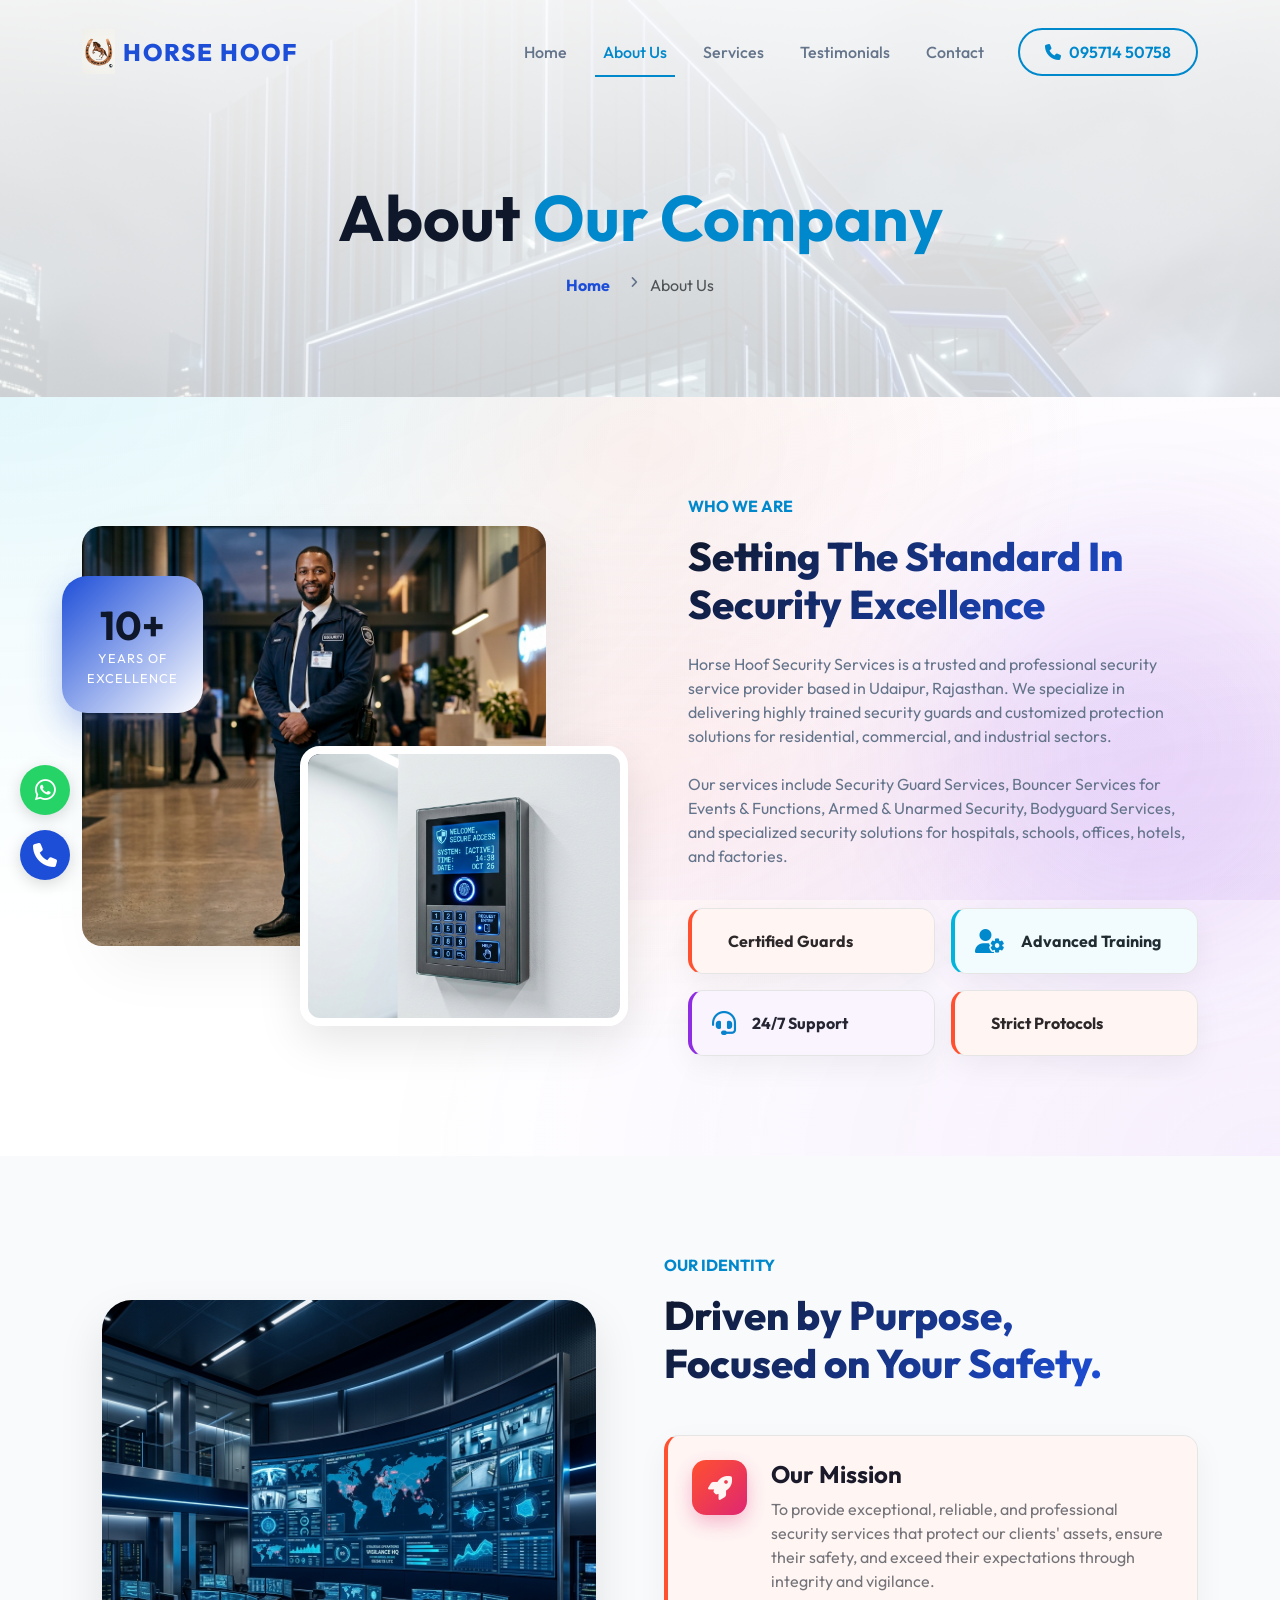
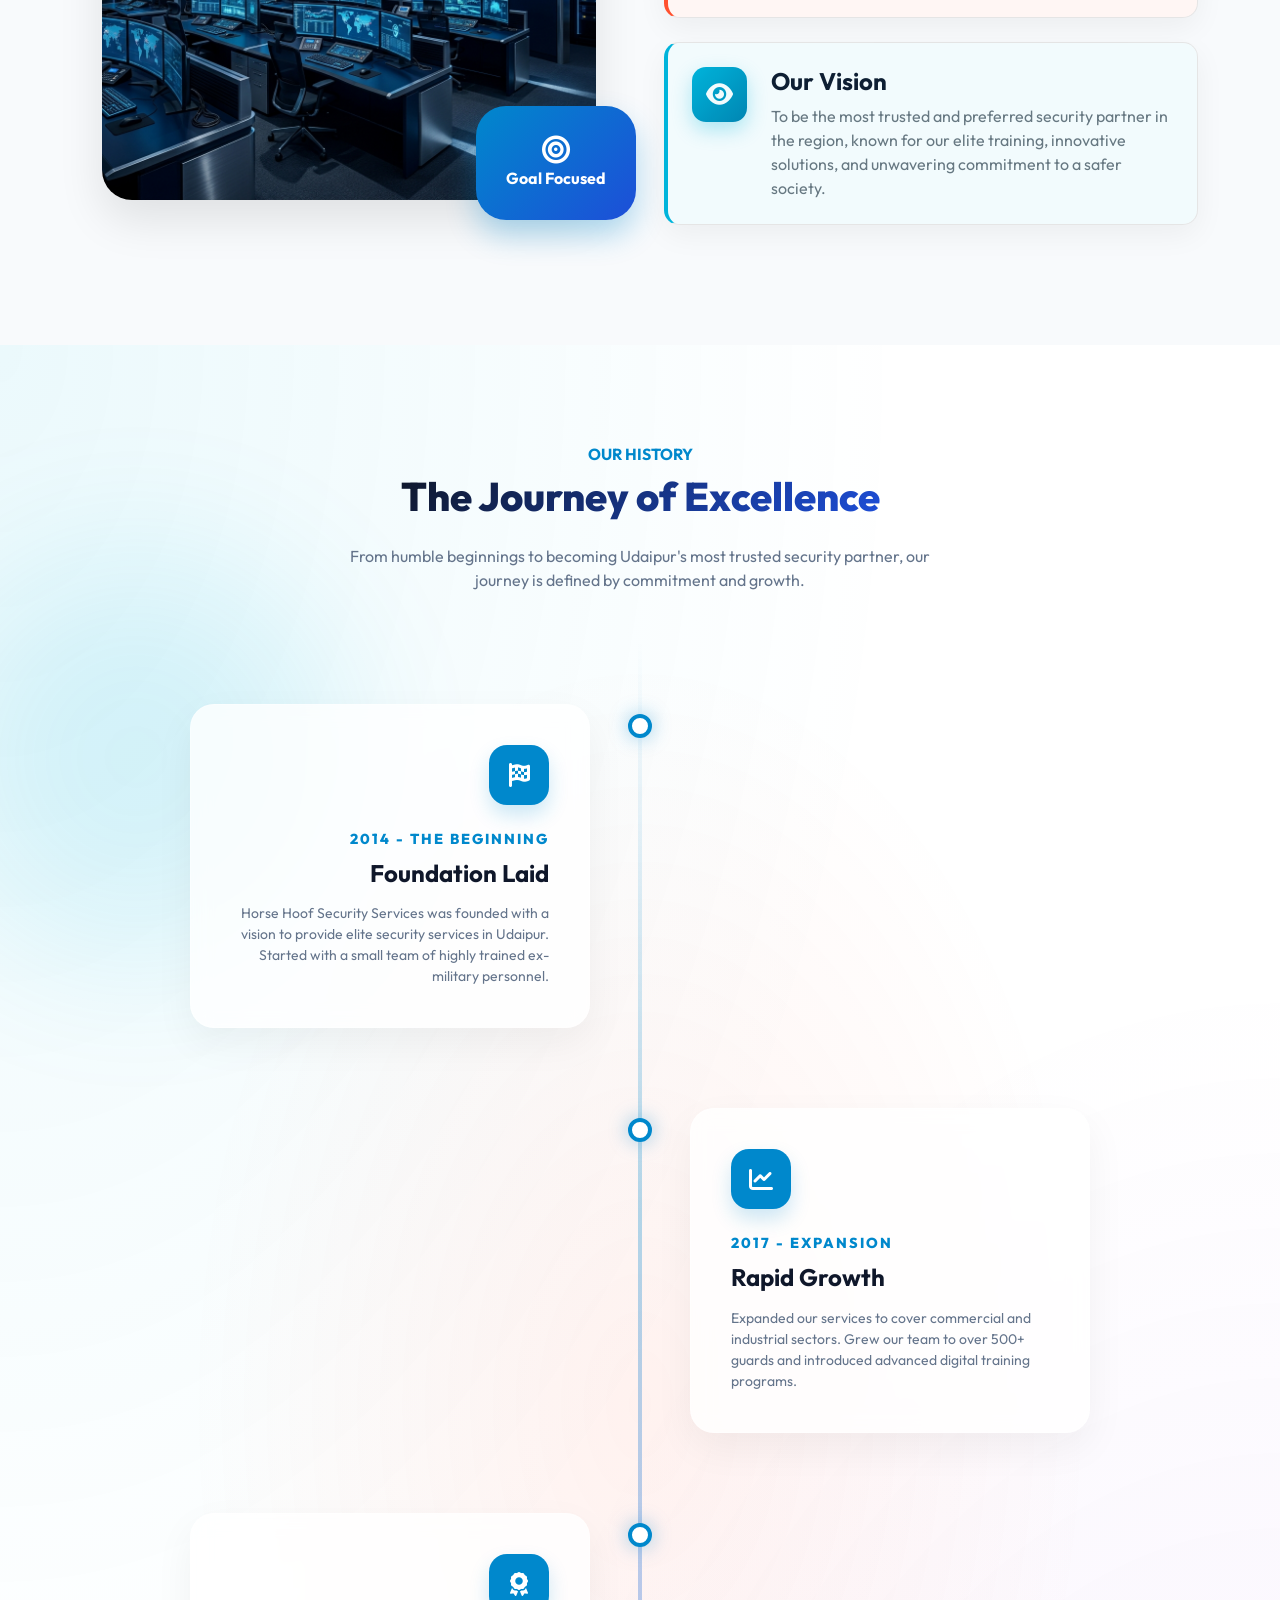
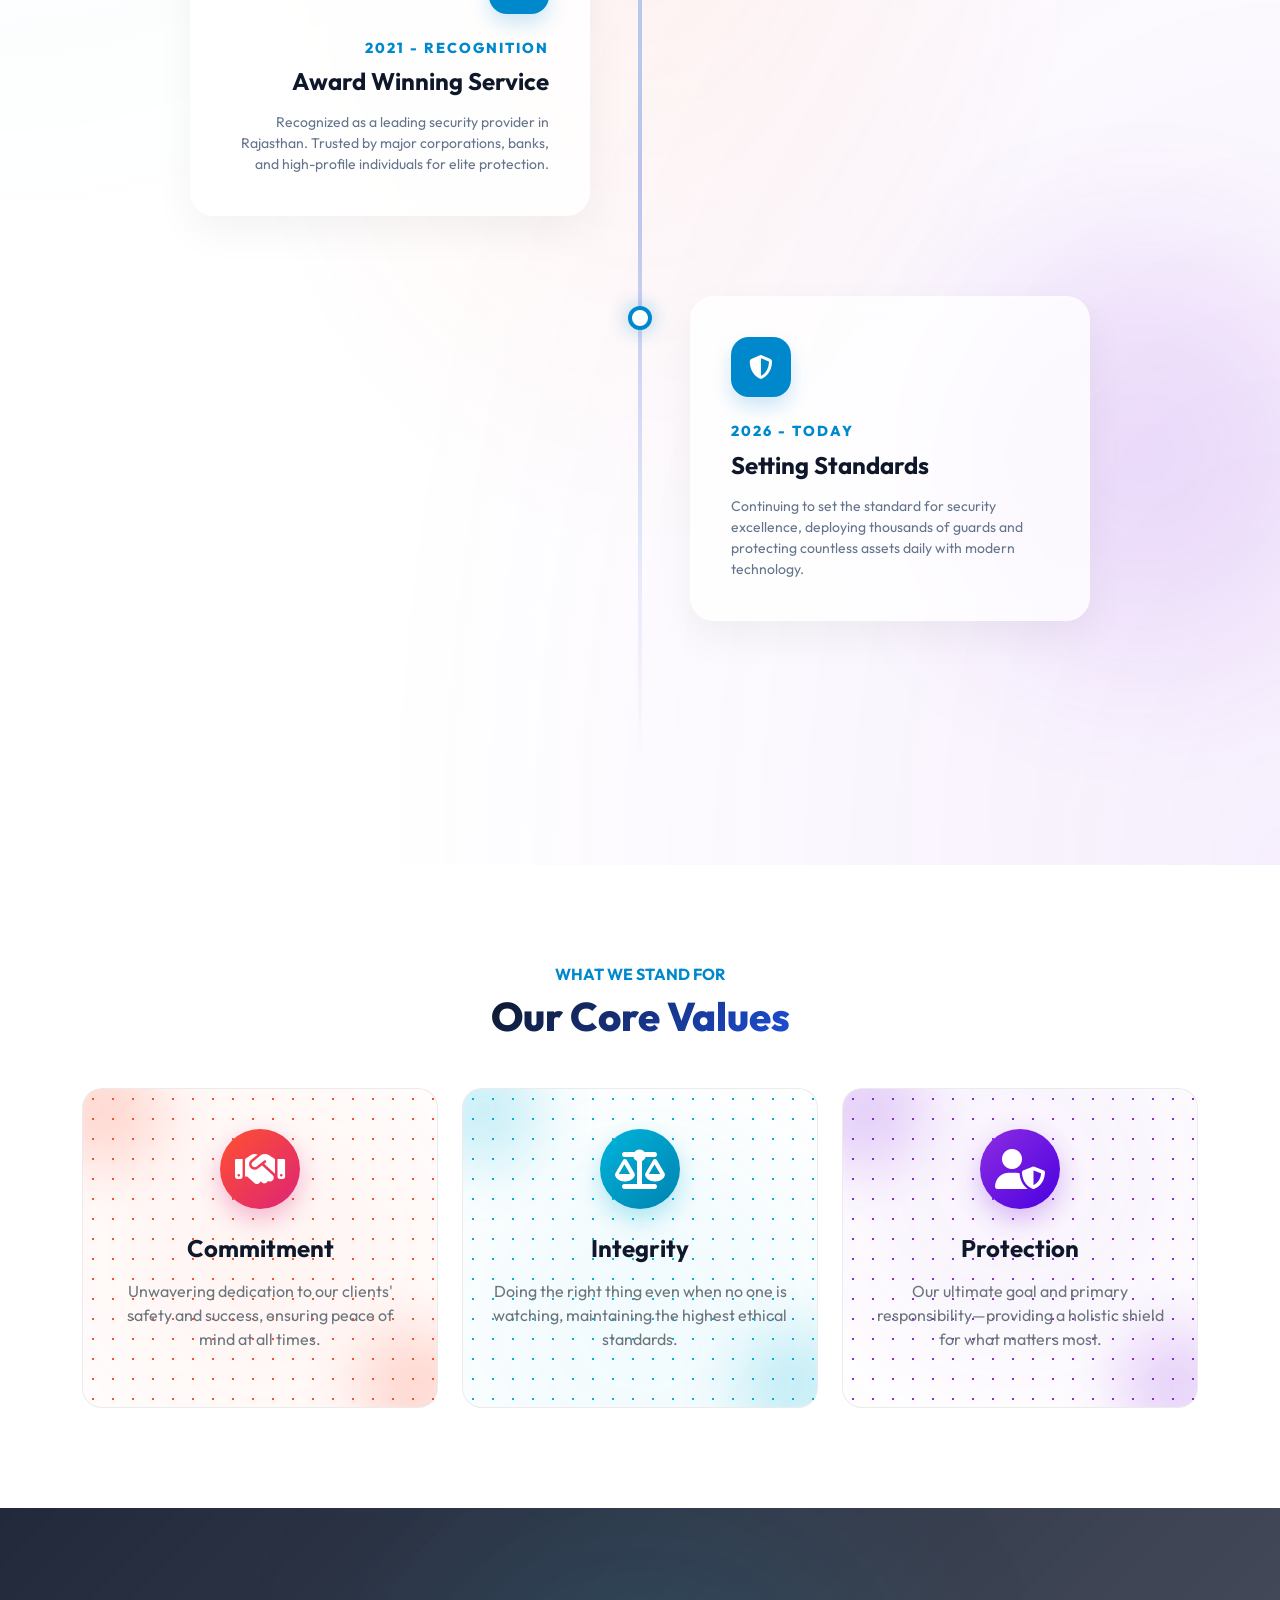
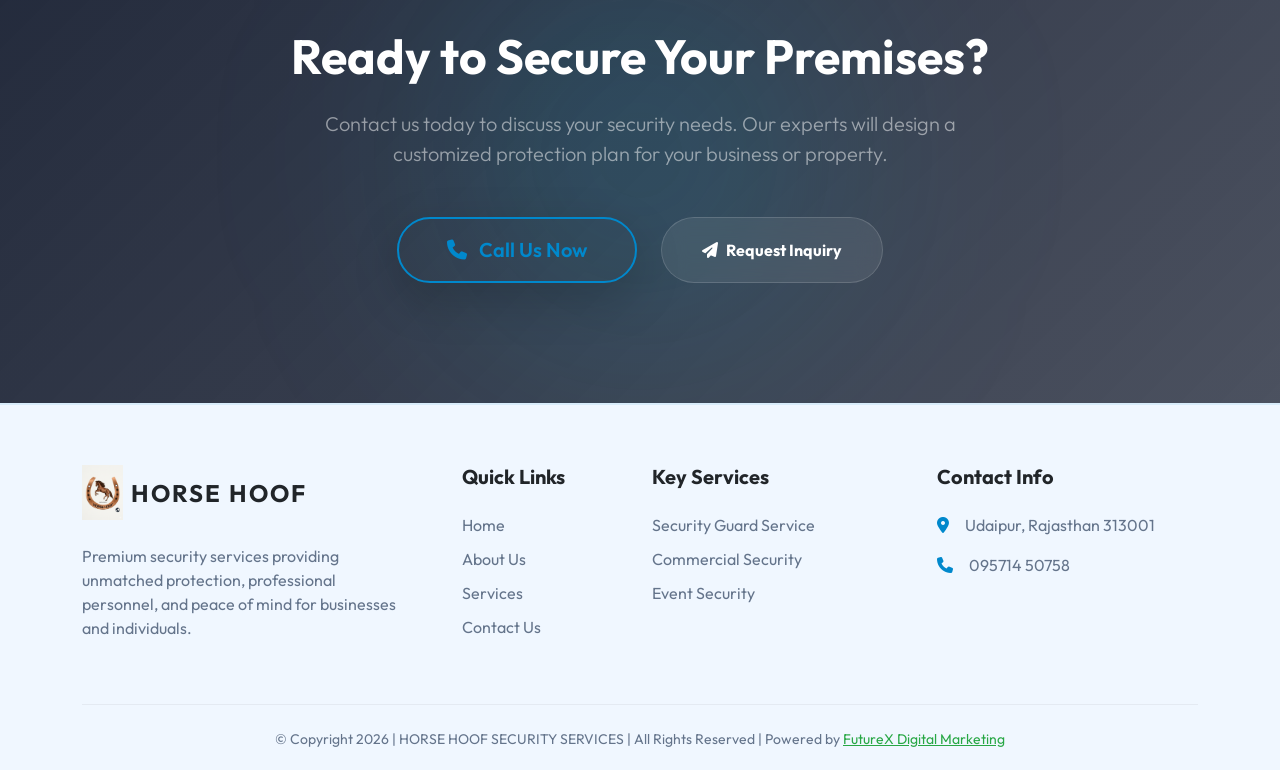
==== about.html @ 769dbdbe "added meta theme-color to all pages" ====
<!DOCTYPE html>
<html lang="en">
<head>
    <meta charset="UTF-8">
    <meta name="viewport" content="width=device-width, initial-scale=1.0">
    <meta name="theme-color" content="#1d4ed8">
    <title>About Us | Horse Hoof Security Services</title>
    
    <link rel="preconnect" href="https://fonts.googleapis.com">
    <link rel="preconnect" href="https://fonts.gstatic.com" crossorigin>
    <link href="https://fonts.googleapis.com/css2?family=Inter:wght@300;400;500;600;700&family=Outfit:wght@400;600;700;800&display=swap" rel="stylesheet">
    <link href="https://cdn.jsdelivr.net/npm/bootstrap@5.3.2/dist/css/bootstrap.min.css" rel="stylesheet">
    <link rel="stylesheet" href="https://cdnjs.cloudflare.com/ajax/libs/font-awesome/6.5.1/css/all.min.css">
    <link href="https://unpkg.com/aos@2.3.1/dist/aos.css" rel="stylesheet">
    <link rel="stylesheet" href="css/style.css">
</head>
<body>

    <!-- Navbar -->
    <nav class="navbar navbar-expand-lg fixed-top navbar-light">
        <div class="container">
            <a class="navbar-brand d-flex align-items-center" href="index.html">
                <img src="assets/images/logo.png" alt="Horse Hoof Logo" class="logo-img me-2">
                HORSE HOOF
            </a>
            <button class="navbar-toggler border-0" type="button" data-bs-toggle="collapse" data-bs-target="#navbarNav" aria-controls="navbarNav" aria-expanded="false" aria-label="Toggle navigation">
                <span class="navbar-toggler-icon"></span>
            </button>
            <div class="collapse navbar-collapse" id="navbarNav">
                <ul class="navbar-nav ms-auto align-items-center">
                    <li class="nav-item"><a class="nav-link" href="index.html">Home</a></li>
                    <li class="nav-item"><a class="nav-link active" href="about.html">About Us</a></li>
                    <li class="nav-item"><a class="nav-link" href="services.html">Services</a></li>
                    <li class="nav-item"><a class="nav-link" href="testimonials.html">Testimonials</a></li>
                    <li class="nav-item"><a class="nav-link" href="contact.html">Contact</a></li>
                    <li class="nav-item ms-lg-3 mt-3 mt-lg-0">
                        <a href="tel:09571450758" class="btn btn-neon rounded-pill">
                            <i class="fa-solid fa-phone me-2"></i>095714 50758
                        </a>
                    </li>
                </ul>
            </div>
        </div>
    </nav>

    <main id="page-content">
    <!-- Page Header -->
    <section class="inner-hero" style="background-image: url('assets/images/hero_bg.png');">
        <div class="inner-hero-overlay"></div>
        <div class="vibrant-blob blob-cyan" style="top: -10%; left: -5%; opacity: 0.15;"></div>
        <div class="container hero-content text-center">
            <h1 class="display-3 fw-bold mb-3" data-aos="fade-down">About <span class="text-neon">Our Company</span></h1>
            <nav aria-label="breadcrumb" data-aos="fade-up" data-aos-delay="200">
                <ol class="breadcrumb justify-content-center mb-0">
                    <li class="breadcrumb-item"><a href="index.html" class="text-royal text-decoration-none fw-bold">Home</a></li>
                    <li class="breadcrumb-item active text-silver" aria-current="page">About Us</li>
                </ol>
            </nav>
        </div>
    </section>

    <!-- Detailed Company Introduction -->
    <section class="section-padding bg-mesh position-relative overflow-hidden">
        <div class="vibrant-blob blob-purple" style="top: 20%; right: -5%;"></div>
        <div class="container">
            <div class="row align-items-center">
                <div class="col-lg-6 mb-5 mb-lg-0" data-aos="fade-right">
                    <div class="about-image-stack">
                        <div class="experience-badge-premium" data-aos="zoom-in" data-aos-delay="500">
                            <h3 class="fw-bold">10+</h3>
                            <p>Years of <br>Excellence</p>
                        </div>
                        <img src="assets/images/about_img.png" alt="Company Introduction" class="about-img-1">
                        <img src="assets/images/about_img_2.png" alt="Security Excellence" class="about-img-2" data-aos="fade-up" data-aos-delay="300">
                    </div>
                </div>
                <div class="col-lg-6 ps-lg-5" data-aos="fade-left">
                    <h6 class="text-neon text-uppercase fw-bold letter-spacing-1 mb-3">Who We Are</h6>
                    <h2 class="section-title mb-4">Setting The Standard In <br>Security Excellence</h2>
                    <p class="text-silver mb-4">Horse Hoof Security Services is a trusted and professional security service provider based in Udaipur, Rajasthan. We specialize in delivering highly trained security guards and customized protection solutions for residential, commercial, and industrial sectors.</p>
                    <p class="text-silver mb-4">Our services include Security Guard Services, Bouncer Services for Events & Functions, Armed & Unarmed Security, Bodyguard Services, and specialized security solutions for hospitals, schools, offices, hotels, and factories.</p>
                    
                    <div class="row g-3 mt-2">
                        <div class="col-sm-6">
                            <div class="about-feature-box feature-variant-1 d-flex align-items-center mb-0">
                                <i class="fa-solid fa-shield-check text-neon me-3 fs-4"></i>
                                <span class="fw-bold text-dark">Certified Guards</span>
                            </div>
                        </div>
                        <div class="col-sm-6">
                            <div class="about-feature-box feature-variant-2 d-flex align-items-center mb-0">
                                <i class="fa-solid fa-user-gear text-neon me-3 fs-4"></i>
                                <span class="fw-bold text-dark">Advanced Training</span>
                            </div>
                        </div>
                        <div class="col-sm-6">
                            <div class="about-feature-box feature-variant-3 d-flex align-items-center mb-0">
                                <i class="fa-solid fa-headset text-neon me-3 fs-4"></i>
                                <span class="fw-bold text-dark">24/7 Support</span>
                            </div>
                        </div>
                        <div class="col-sm-6">
                            <div class="about-feature-box feature-variant-1 d-flex align-items-center mb-0">
                                <i class="fa-solid fa-lock-hashtag text-neon me-3 fs-4"></i>
                                <span class="fw-bold text-dark">Strict Protocols</span>
                            </div>
                        </div>
                    </div>
                </div>
            </div>
        </div>
    </section>

    <!-- Mission & Vision Section -->
    <section class="section-padding bg-darker overflow-hidden">
        <div class="container">
            <div class="row g-5 align-items-center">
                <div class="col-lg-6" data-aos="fade-right">
                    <div class="mission-vision-img-stack">
                        <img src="assets/images/mission_vision.png" alt="Mission & Vision" class="mv-img-1">
                        <div class="experience-badge-mini" data-aos="zoom-in" data-aos-delay="400">
                            <i class="fa-solid fa-bullseye fs-3"></i>
                            <p class="mb-0 fw-bold">Goal Focused</p>
                        </div>
                    </div>
                </div>
                <div class="col-lg-6" data-aos="fade-left">
                    <div class="mb-4">
                        <h6 class="text-neon text-uppercase fw-bold letter-spacing-1 mb-3">Our Identity</h6>
                        <h2 class="section-title mb-4 text-start">Driven by Purpose, <br>Focused on Your Safety.</h2>
                    </div>
                    
                    <div class="mission-vision-cards">
                        <div class="about-feature-box feature-variant-1 mb-4 p-4">
                            <div class="d-flex align-items-start">
                                <div class="icon-box-vibrant me-4">
                                    <i class="fa-solid fa-rocket"></i>
                                </div>
                                <div>
                                    <h4 class="fw-bold mb-2">Our Mission</h4>
                                    <p class="text-secondary mb-0">To provide exceptional, reliable, and professional security services that protect our clients' assets, ensure their safety, and exceed their expectations through integrity and vigilance.</p>
                                </div>
                            </div>
                        </div>
                        
                        <div class="about-feature-box feature-variant-2 p-4">
                            <div class="d-flex align-items-start">
                                <div class="icon-box-vibrant me-4">
                                    <i class="fa-solid fa-eye"></i>
                                </div>
                                <div>
                                    <h4 class="fw-bold mb-2">Our Vision</h4>
                                    <p class="text-secondary mb-0">To be the most trusted and preferred security partner in the region, known for our elite training, innovative solutions, and unwavering commitment to a safer society.</p>
                                </div>
                            </div>
                        </div>
                    </div>
                </div>
            </div>
        </div>
    </section>

    <!-- Timeline / Journey Section -->
    <section class="section-padding bg-mesh position-relative overflow-hidden">
        <div class="vibrant-blob blob-cyan" style="top: 10%; left: -5%;"></div>
        <div class="vibrant-blob blob-purple" style="bottom: 10%; right: -5%;"></div>
        <div class="container">
            <div class="text-center mb-5" data-aos="fade-up">
                <h6 class="text-neon text-uppercase fw-bold letter-spacing-1">Our History</h6>
                <h2 class="section-title">The Journey of Excellence</h2>
                <p class="text-silver mx-auto" style="max-width: 600px;">From humble beginnings to becoming Udaipur's most trusted security partner, our journey is defined by commitment and growth.</p>
            </div>
            <div class="timeline">
                <div class="timeline-item" data-aos="fade-right">
                    <div class="timeline-dot"></div>
                    <div class="timeline-content">
                        <div class="timeline-icon">
                            <i class="fa-solid fa-flag-checkered"></i>
                        </div>
                        <span class="timeline-year">2014 - The Beginning</span>
                        <h4 class="fw-bold mb-3">Foundation Laid</h4>
                        <p class="text-silver small mb-0">Horse Hoof Security Services was founded with a vision to provide elite security services in Udaipur. Started with a small team of highly trained ex-military personnel.</p>
                    </div>
                </div>
                <div class="timeline-item" data-aos="fade-left">
                    <div class="timeline-dot"></div>
                    <div class="timeline-content">
                        <div class="timeline-icon">
                            <i class="fa-solid fa-chart-line"></i>
                        </div>
                        <span class="timeline-year">2017 - Expansion</span>
                        <h4 class="fw-bold mb-3">Rapid Growth</h4>
                        <p class="text-silver small mb-0">Expanded our services to cover commercial and industrial sectors. Grew our team to over 500+ guards and introduced advanced digital training programs.</p>
                    </div>
                </div>
                <div class="timeline-item" data-aos="fade-right">
                    <div class="timeline-dot"></div>
                    <div class="timeline-content">
                        <div class="timeline-icon">
                            <i class="fa-solid fa-award"></i>
                        </div>
                        <span class="timeline-year">2021 - Recognition</span>
                        <h4 class="fw-bold mb-3">Award Winning Service</h4>
                        <p class="text-silver small mb-0">Recognized as a leading security provider in Rajasthan. Trusted by major corporations, banks, and high-profile individuals for elite protection.</p>
                    </div>
                </div>
                <div class="timeline-item" data-aos="fade-left">
                    <div class="timeline-dot"></div>
                    <div class="timeline-content">
                        <div class="timeline-icon">
                            <i class="fa-solid fa-shield-halved"></i>
                        </div>
                        <span class="timeline-year">2026 - Today</span>
                        <h4 class="fw-bold mb-3">Setting Standards</h4>
                        <p class="text-silver small mb-0">Continuing to set the standard for security excellence, deploying thousands of guards and protecting countless assets daily with modern technology.</p>
                    </div>
                </div>
            </div>
        </div>
    </section>

    <!-- Company Values -->
    <section class="section-padding">
        <div class="container text-center">
            <h6 class="text-neon text-uppercase fw-bold letter-spacing-1">What We Stand For</h6>
            <h2 class="section-title mb-5">Our Core Values</h2>
            <div class="row g-4">
                <div class="col-md-4" data-aos="zoom-in" data-aos-delay="100">
                    <div class="value-card value-v1">
                        <div class="vibrant-blob blob-orange" style="opacity: 0.05;"></div>
                        <div class="value-icon">
                            <i class="fa-solid fa-handshake"></i>
                        </div>
                        <h4 class="fw-bold mb-3">Commitment</h4>
                        <p class="text-secondary">Unwavering dedication to our clients' safety and success, ensuring peace of mind at all times.</p>
                    </div>
                </div>
                <div class="col-md-4" data-aos="zoom-in" data-aos-delay="200">
                    <div class="value-card value-v2">
                        <div class="vibrant-blob blob-cyan" style="opacity: 0.05;"></div>
                        <div class="value-icon">
                            <i class="fa-solid fa-scale-balanced"></i>
                        </div>
                        <h4 class="fw-bold mb-3">Integrity</h4>
                        <p class="text-secondary">Doing the right thing even when no one is watching, maintaining the highest ethical standards.</p>
                    </div>
                </div>
                <div class="col-md-4" data-aos="zoom-in" data-aos-delay="300">
                    <div class="value-card value-v3">
                        <div class="vibrant-blob blob-purple" style="opacity: 0.05;"></div>
                        <div class="value-icon">
                            <i class="fa-solid fa-user-shield"></i>
                        </div>
                        <h4 class="fw-bold mb-3">Protection</h4>
                        <p class="text-secondary">Our ultimate goal and primary responsibility—providing a holistic shield for what matters most.</p>
                    </div>
                </div>
            </div>
        </div>
    </section>

    <!-- CTA Premium Section -->
    <section class="cta-premium">
        <div class="cta-glow"></div>
        <div class="container text-center" data-aos="zoom-in">
            <h2 class="text-white fw-bold mb-4 display-5">Ready to Secure Your Premises?</h2>
            <p class="text-white-50 lead mb-5 mx-auto" style="max-width: 700px;">Contact us today to discuss your security needs. Our experts will design a customized protection plan for your business or property.</p>
            <div class="d-flex justify-content-center gap-4 flex-wrap">
                <a href="tel:09571450758" class="btn btn-neon btn-lg px-5 py-3 rounded-pill shadow-lg">
                    <i class="fa-solid fa-phone me-2"></i> Call Us Now
                </a>
                <a href="contact.html" class="btn-glass-premium">
                    <i class="fa-solid fa-paper-plane me-2"></i> Request Inquiry
                </a>
            </div>
        </div>
    </section>

    <!-- Footer -->
    <footer>
        <div class="vibrant-blob blob-cyan" style="bottom: -15%; left: -10%; opacity: 0.1;"></div>
        <div class="vibrant-blob blob-purple" style="top: -15%; right: -10%; opacity: 0.1;"></div>
        <div class="container">
            <div class="row g-4 mb-5">
                <div class="col-lg-4 col-md-6">
                    <a class="navbar-brand d-flex align-items-center mb-4" href="index.html">
                        <img src="assets/images/logo.png" alt="Horse Hoof Logo" class="logo-img me-2" style="height: 55px;">
                        <span class="fs-4 fw-bold text-dark">HORSE HOOF</span>
                    </a>
                    <p class="text-silver pe-lg-4">Premium security services providing unmatched protection, professional personnel, and peace of mind for businesses and individuals.</p>
                </div>
                <div class="col-lg-2 col-md-6">
                    <h5 class="text-dark fw-bold mb-4">Quick Links</h5>
                    <div class="footer-links">
                        <a href="index.html">Home</a>
                        <a href="about.html">About Us</a>
                        <a href="services.html">Services</a>
                        <a href="contact.html">Contact Us</a>
                    </div>
                </div>
                <div class="col-lg-3 col-md-6">
                    <h5 class="text-dark fw-bold mb-4">Key Services</h5>
                    <div class="footer-links">
                        <a href="services.html">Security Guard Service</a>
                        <a href="services.html">Commercial Security</a>
                        <a href="services.html">Event Security</a>
                    </div>
                </div>
                <div class="col-lg-3 col-md-6">
                    <h5 class="text-dark fw-bold mb-4">Contact Info</h5>
                    <ul class="list-unstyled text-silver">
                        <li class="mb-3 d-flex align-items-start"><i class="fa-solid fa-location-dot mt-1 me-3 text-neon"></i><span>Udaipur, Rajasthan 313001</span></li>
                        <li class="mb-3 d-flex align-items-start"><i class="fa-solid fa-phone mt-1 me-3 text-neon"></i><span>095714 50758</span></li>
                    </ul>
                </div>
            </div>
            <div class="text-center pt-4 border-top" style="border-color: rgba(0,0,0,0.05) !important;">
                <p class="text-silver mb-0 small">©️ Copyright 2026 | HORSE HOOF SECURITY SERVICES | All Rights Reserved | Powered by <a href="https://www.futurexdigitalmarketing.com/" target="_blank" rel="noopener" style="color: #28a745;"> FutureX Digital Marketing</a></p>
            </div>
        </div>
    </footer>

    </main>

    <!-- Floating Buttons -->
    <div class="floating-btns">
        <a href="https://wa.me/919571450758" class="float-btn float-whatsapp" target="_blank"><i class="fa-brands fa-whatsapp"></i></a>
        <a href="tel:09571450758" class="float-btn float-call"><i class="fa-solid fa-phone"></i></a>
    </div>
    <a href="#" class="scroll-top"><i class="fa-solid fa-arrow-up"></i></a>

    <!-- Scripts -->
    <script src="https://cdn.jsdelivr.net/npm/bootstrap@5.3.2/dist/js/bootstrap.bundle.min.js"></script>
    <script src="https://unpkg.com/aos@2.3.1/dist/aos.js"></script>
    <script src="js/main.js"></script>
    <script src="js/ajax-nav.js"></script>
</body>
</html>
---- css/style.css ----
:root {
  --primary-light: #ffffff;
  --secondary-light: #f8fafc;
  --royal-blue: #1d4ed8;
  --neon-accent: #0088cc; /* Darkened neon for readability on light bg */
  --silver: #64748b; /* Muted slate for text */
  --text-dark: #0f172a;
  --glass-bg: rgba(255, 255, 255, 0.7);
  --glass-border: rgba(255, 255, 255, 0.2);
  --glass-shadow: 0 15px 35px rgba(0, 0, 0, 0.1);
  --mesh-gradient: radial-gradient(at 0% 0%, rgba(0, 180, 219, 0.08) 0, transparent 50%), 
                   radial-gradient(at 50% 50%, rgba(255, 81, 47, 0.08) 0, transparent 50%), 
                   radial-gradient(at 100% 100%, rgba(142, 45, 226, 0.08) 0, transparent 50%);
}

body {
  font-family: 'Outfit', sans-serif;
  background: var(--primary-light);
  color: var(--text-dark);
  overflow-x: hidden;
  position: relative;
}

body::before {
  content: '';
  position: fixed;
  top: 0; left: 0; right: 0; bottom: 0;
  background: var(--mesh-gradient);
  z-index: -2;
}

/* Scrollbar */
::-webkit-scrollbar { width: 10px; }
::-webkit-scrollbar-track { background: var(--secondary-light); }
::-webkit-scrollbar-thumb { background: var(--royal-blue); border-radius: 5px; }
::-webkit-scrollbar-thumb:hover { background: var(--neon-accent); }

/* Typography */
h1, h2, h3, h4, h5, h6 { font-family: 'Outfit', sans-serif; font-weight: 700; color: var(--text-dark); }
.text-neon { color: var(--neon-accent); text-shadow: none; }
.text-silver { color: var(--silver); }
.text-royal { color: var(--royal-blue); }

/* Glassmorphism */
.glass-panel {
  background: #ffffff;
  border: 1px solid rgba(0, 0, 0, 0.1);
  box-shadow: 0 15px 35px rgba(0, 0, 0, 0.08);
  border-radius: 1rem;
}

.glass-card {
  background: #ffffff;
  border: 1px solid rgba(0,0,0,0.1);
  border-radius: 15px;
  transition: all 0.4s ease;
  overflow: hidden;
  box-shadow: 0 15px 35px rgba(0, 0, 0, 0.08);
}

.glass-card:hover {
  transform: translateY(-10px);
  box-shadow: 0 25px 50px rgba(0, 0, 0, 0.15);
  border-color: var(--neon-accent);
}

/* Navbar */
.navbar {
  transition: all 0.4s ease;
  padding: 1.5rem 0;
  z-index: 1000;
}
.navbar.scrolled {
  padding: 0.8rem 0;
  background: rgba(255, 255, 255, 0.9);
  backdrop-filter: blur(16px);
  border-bottom: 1px solid rgba(0,0,0,0.05);
  box-shadow: 0 4px 30px rgba(0, 0, 0, 0.05);
}
.navbar-brand {
  font-family: 'Outfit', sans-serif;
  font-weight: 800;
  letter-spacing: 2px;
  color: var(--royal-blue) !important;
  font-size: 1.5rem;
}

.logo-img {
  height: 45px;
  width: auto;
  object-fit: contain;
}
.nav-link { color: var(--silver) !important; font-weight: 500; transition: 0.3s; position: relative; margin: 0 10px; }
.nav-link::after {
  content: ''; position: absolute; bottom: -5px; left: 0; width: 0; height: 2px;
  background: var(--neon-accent); transition: width 0.3s ease;
}
.nav-link:hover::after, .nav-link.active::after { width: 100%; }
.nav-link:hover, .nav-link.active { color: var(--neon-accent) !important; }

/* Custom Buttons */
.btn-neon {
  background: transparent;
  color: var(--neon-accent);
  border: 2px solid var(--neon-accent);
  border-radius: 30px;
  padding: 10px 25px;
  font-weight: 600;
  transition: all 0.3s ease;
  position: relative;
  overflow: hidden;
  z-index: 1;
}
.btn-neon::before {
  content: ''; position: absolute; top: 0; left: -100%; width: 100%; height: 100%;
  background: var(--neon-accent); transition: all 0.4s ease; z-index: -1;
}
.btn-neon:hover::before { left: 0; }
.btn-neon:hover { color: #fff; box-shadow: 0 0 20px rgba(0, 136, 204, 0.3); }

.btn-royal {
  background: var(--royal-blue);
  color: #fff;
  border: none;
  border-radius: 30px;
  padding: 12px 30px;
  font-weight: 600;
  transition: all 0.3s;
  box-shadow: 0 4px 15px rgba(29, 78, 216, 0.3);
}
.btn-royal:hover {
  background: #1e3a8a;
  transform: translateY(-2px);
  box-shadow: 0 8px 25px rgba(29, 78, 216, 0.5);
  color: #fff;
}

#page-content {
  opacity: 1;
  transition: opacity 0.3s ease-in-out;
}
.loading #page-content {
  opacity: 0;
}

/* Hero Section */
.hero-section {
  position: relative;
  height: 100vh;
  display: flex;
  align-items: center;
}
.inner-hero {
  position: relative;
  padding: 180px 0 100px;
  background-attachment: fixed;
  background-position: center;
  background-size: cover;
  overflow: hidden;
}
.hero-overlay {
  position: absolute; top: 0; left: 0; width: 100%; height: 100%;
  background: linear-gradient(135deg, rgba(255, 255, 255, 0.9) 0%, rgba(255, 255, 255, 0.7) 100%);
  z-index: 1;
}
.inner-hero-overlay {
  position: absolute; top: 0; left: 0; width: 100%; height: 100%;
  background: linear-gradient(to bottom, rgba(255, 255, 255, 0.95), rgba(255, 255, 255, 0.8));
  z-index: 1;
}
.hero-content { position: relative; z-index: 2; }

/* Breadcrumbs */
.breadcrumb-item + .breadcrumb-item::before {
  content: "\f105";
  font-family: "Font Awesome 6 Free";
  font-weight: 900;
  color: var(--silver);
  padding: 0 12px;
  font-size: 0.8rem;
}
.breadcrumb-item a:hover {
  color: var(--neon-accent) !important;
}

/* Specialized Service Tags */
.specialized-service-tag {
  background: rgba(255, 255, 255, 0.6);
  backdrop-filter: blur(5px);
  border: 1px solid rgba(0, 136, 204, 0.1);
  padding: 12px 20px;
  border-radius: 12px;
  display: flex;
  align-items: center;
  transition: all 0.3s cubic-bezier(0.175, 0.885, 0.32, 1.275);
  cursor: pointer;
  height: 100%;
}
.specialized-service-tag:hover {
  background: #fff;
  transform: translateY(-5px) scale(1.02);
  border-color: var(--neon-accent);
  box-shadow: 0 10px 25px rgba(0, 136, 204, 0.15);
}
.tag-icon-box {
  width: 35px;
  height: 35px;
  background: var(--secondary-light);
  color: var(--neon-accent);
  border-radius: 8px;
  display: flex;
  align-items: center;
  justify-content: center;
  margin-right: 12px;
  font-size: 1rem;
  transition: all 0.3s ease;
}
.specialized-service-tag:hover .tag-icon-box {
  background: var(--neon-accent);
  color: #fff;
}
.tag-text {
  font-weight: 600;
  color: var(--text-dark);
  font-size: 0.95rem;
}

/* Vibrant Tag Variants */
.tag-variant-1 .tag-icon-box { background: linear-gradient(135deg, #FF9D6C 0%, #BB4E75 100%); color: #fff; }
.tag-variant-2 .tag-icon-box { background: linear-gradient(135deg, #4facfe 0%, #00f2fe 100%); color: #fff; }
.tag-variant-3 .tag-icon-box { background: linear-gradient(135deg, #667eea 0%, #764ba2 100%); color: #fff; }
.tag-variant-4 .tag-icon-box { background: linear-gradient(135deg, #43e97b 0%, #38f9d7 100%); color: #fff; }

.specialized-service-tag:hover {
  transform: translateY(-8px) scale(1.05) rotate(1deg);
  box-shadow: 0 15px 35px rgba(0, 136, 204, 0.2);
}

.tag-variant-1:hover { border-color: #FF9D6C; box-shadow: 0 10px 30px rgba(255, 157, 108, 0.3); }
.tag-variant-2:hover { border-color: #4facfe; box-shadow: 0 10px 30px rgba(79, 172, 254, 0.3); }
.tag-variant-3:hover { border-color: #667eea; box-shadow: 0 10px 30px rgba(102, 126, 234, 0.3); }
.tag-variant-4:hover { border-color: #43e97b; box-shadow: 0 10px 30px rgba(67, 233, 123, 0.3); }

.specialized-service-tag:hover .tag-icon-box i {
  animation: pulse-icon 0.5s ease-in-out infinite alternate;
}

@keyframes pulse-icon {
  from { transform: scale(1); }
  to { transform: scale(1.2); }
}
.hero-content h1, .hero-content p { color: var(--text-dark) !important; }
.hero-title { font-size: 4rem; line-height: 1.2; margin-bottom: 1.5rem; }

/* About Section Enhanced */
.about-image-stack {
  position: relative;
  height: 500px;
}
.about-img-1 {
  width: 85%;
  height: 420px;
  object-fit: cover;
  border-radius: 20px;
  box-shadow: 20px 20px 60px rgba(0,0,0,0.05);
}
.about-img-2 {
  position: absolute;
  bottom: 0;
  right: 0;
  width: 60%;
  height: 280px;
  object-fit: cover;
  border-radius: 20px;
  border: 8px solid #fff;
  box-shadow: 0 15px 45px rgba(0,0,0,0.1);
  z-index: 2;
}
.decorative-blob {
  position: absolute;
  width: 300px;
  height: 300px;
  background: var(--primary-light);
  filter: blur(100px);
  opacity: 0.1;
  border-radius: 50%;
  z-index: -1;
  animation: float-blob 10s infinite alternate;
}
@keyframes float-blob {
  from { transform: translate(0, 0); }
  to { transform: translate(30px, 50px); }
}

.about-feature-box {
  background: #fff;
  padding: 20px;
  border-radius: 15px;
  box-shadow: 0 10px 30px rgba(0,0,0,0.05);
  margin-bottom: 20px;
  transition: all 0.4s cubic-bezier(0.175, 0.885, 0.32, 1.275);
  position: relative;
  overflow: hidden;
  border: 1px solid rgba(0,0,0,0.1);
  border-left: 4px solid var(--card-accent, transparent);
}
.about-feature-box::before {
  content: '';
  position: absolute;
  top: 0; left: 0; right: 0; bottom: 0;
  background: var(--card-accent, transparent);
  opacity: 0.05;
  transition: all 0.4s ease;
  z-index: 0;
}
.about-feature-box:hover {
  transform: translateY(-5px);
  box-shadow: 0 15px 35px rgba(0,0,0,0.08);
}
.about-feature-box:hover::before {
  opacity: 0.1;
}

/* Mission & Vision Enhanced */
.mission-vision-img-stack {
  position: relative;
  padding: 20px;
}
.mv-img-1 {
  width: 100%;
  height: 500px;
  object-fit: cover;
  border-radius: 30px;
  box-shadow: 0 20px 45px rgba(0,0,0,0.1);
}
.experience-badge-mini {
  position: absolute;
  bottom: 0;
  right: -20px;
  background: linear-gradient(135deg, var(--neon-accent), var(--royal-blue));
  color: #fff;
  padding: 30px;
  border-radius: 30px;
  text-align: center;
  box-shadow: 0 15px 30px rgba(0, 136, 204, 0.3);
  z-index: 2;
  animation: float 4s ease-in-out infinite;
}
@keyframes float {
  0%, 100% { transform: translateY(0); }
  50% { transform: translateY(-10px); }
}

.icon-box-vibrant {
  width: 55px;
  height: 55px;
  border-radius: 14px;
  display: flex;
  align-items: center;
  justify-content: center;
  font-size: 1.5rem;
  color: white;
  flex-shrink: 0;
  box-shadow: 0 8px 20px rgba(0,0,0,0.15);
  transition: transform 0.3s ease;
}
.about-feature-box:hover .icon-box-vibrant {
  transform: scale(1.1) rotate(5deg);
}

.feature-variant-1 { --card-accent: #FF512F; }
.feature-variant-1 .icon-box-vibrant { background: linear-gradient(135deg, #FF512F, #DD2476); box-shadow: 0 8px 20px rgba(221, 36, 118, 0.3); }

.feature-variant-2 { --card-accent: #00b4db; }
.feature-variant-2 .icon-box-vibrant { background: linear-gradient(135deg, #00b4db, #0083b0); box-shadow: 0 8px 20px rgba(0, 180, 219, 0.3); }

.feature-variant-3 { --card-accent: #8E2DE2; }
.feature-variant-3 .icon-box-vibrant { background: linear-gradient(135deg, #8E2DE2, #4A00E0); box-shadow: 0 8px 20px rgba(142, 45, 226, 0.3); }

.experience-badge-premium {
  background: linear-gradient(135deg, var(--royal-blue), var(--primary-light));
  color: #fff;
  padding: 25px;
  border-radius: 25px;
  position: absolute;
  top: 10%;
  left: -20px;
  z-index: 3;
  box-shadow: 0 15px 35px rgba(29, 78, 216, 0.3);
  text-align: center;
}
.experience-badge-premium h3 { font-size: 2.5rem; margin-bottom: 0; }
.experience-badge-premium p { margin-bottom: 0; font-size: 0.8rem; text-transform: uppercase; letter-spacing: 1px; }

/* Sections General */
.section-padding { padding: 100px 0; position: relative; }
.bg-darker { background-color: #f8fafc; }
.bg-mesh { background: var(--mesh-gradient); }
.vibrant-blob {
  position: absolute;
  width: 400px;
  height: 400px;
  border-radius: 50%;
  filter: blur(80px);
  z-index: -1;
  opacity: 0.12;
  pointer-events: none;
}
.blob-cyan { background: #00b4db; top: 10%; left: -5%; }
.blob-purple { background: #8E2DE2; bottom: 10%; right: -5%; }
.blob-orange { background: #FF512F; top: 50%; left: 50%; transform: translate(-50%, -50%); }

.section-title {
  font-size: 2.5rem;
  font-weight: 800;
  margin-bottom: 1.5rem;
  position: relative;
  background: linear-gradient(135deg, var(--text-dark), var(--royal-blue));
  -webkit-background-clip: text;
  background-clip: text;
  -webkit-text-fill-color: transparent;
  display: inline-block;
}

/* Floating Buttons */
.floating-btns { position: fixed; left: 20px; bottom: 20px; z-index: 999; display: flex; flex-direction: column; gap: 15px; }
.float-btn {
  width: 50px; height: 50px; border-radius: 50%;
  display: flex; align-items: center; justify-content: center;
  font-size: 24px; color: #fff; text-decoration: none;
  box-shadow: 0 4px 15px rgba(0,0,0,0.15); transition: 0.3s;
}
.float-whatsapp { background: #25D366; }
.float-whatsapp:hover { background: #1ebe57; transform: scale(1.1); color: white;}
.float-call { background: var(--royal-blue); }
.float-call:hover { background: #1e3a8a; transform: scale(1.1); color: white;}

.scroll-top {
  position: fixed; right: 20px; bottom: 20px; width: 45px; height: 45px;
  background: var(--neon-accent); color: #fff;
  border-radius: 50%; display: flex; align-items: center; justify-content: center;
  font-size: 20px; text-decoration: none; opacity: 0; visibility: hidden;
  transition: all 0.3s; z-index: 999; box-shadow: 0 4px 15px rgba(0,0,0,0.15);
}
.scroll-top.show { opacity: 1; visibility: visible; }
.scroll-top:hover { background: var(--royal-blue); transform: translateY(-5px); }

/* Services */
.service-card {
  position: relative;
  overflow: hidden;
  z-index: 1;
  border-bottom: 4px solid transparent;
}
.service-img-container {
  height: 200px;
  overflow: hidden;
  border-bottom: 3px solid var(--service-color);
  position: relative;
}
.service-card-img {
  width: 100%;
  height: 100%;
  object-fit: cover;
  transition: transform 0.6s cubic-bezier(0.165, 0.84, 0.44, 1);
}
.service-card:hover .service-card-img {
  transform: scale(1.1);
}
.service-card::before {
  content: '';
  position: absolute;
  top: 0; left: 0; right: 0; bottom: 0;
  background: var(--service-gradient);
  opacity: 0.03;
  transition: opacity 0.4s ease;
  z-index: -1;
}
.service-card:hover {
  border-bottom-color: var(--service-color);
}
.service-card:hover::before {
  opacity: 0.08;
}

.service-icon-wrapper {
  width: 75px;
  height: 75px;
  border-radius: 20px;
  display: inline-flex;
  align-items: center;
  justify-content: center;
  font-size: 2.2rem;
  background: #fff;
  color: var(--service-color);
  box-shadow: 0 10px 25px rgba(0,0,0,0.08);
  transition: all 0.4s ease;
  margin-bottom: 1.5rem;
  position: relative;
  z-index: 2;
}
.service-card:hover .service-icon-wrapper {
  background: var(--service-gradient);
  color: #fff;
  transform: translateY(-8px);
  box-shadow: 0 15px 30px var(--service-shadow);
}

.service-v1 { --service-color: #FF512F; --service-gradient: linear-gradient(135deg, #FF512F, #DD2476); --service-shadow: rgba(221, 36, 118, 0.3); }
.service-v2 { --service-color: #00b4db; --service-gradient: linear-gradient(135deg, #00b4db, #0083b0); --service-shadow: rgba(0, 180, 219, 0.3); }
.service-v3 { --service-color: #8E2DE2; --service-gradient: linear-gradient(135deg, #8E2DE2, #4A00E0); --service-shadow: rgba(142, 45, 226, 0.3); }
.service-v4 { --service-color: #f2994a; --service-gradient: linear-gradient(135deg, #f2994a, #f2c94c); --service-shadow: rgba(242, 153, 74, 0.3); }
.service-v5 { --service-color: #11998e; --service-gradient: linear-gradient(135deg, #11998e, #38ef7d); --service-shadow: rgba(17, 153, 142, 0.3); }
.service-v6 { --service-color: #ee0979; --service-gradient: linear-gradient(135deg, #ee0979, #ff6a00); --service-shadow: rgba(238, 9, 121, 0.3); }

.read-more-btn {
  display: inline-block;
  padding: 8px 25px;
  background: #f8fafc;
  color: var(--service-color);
  border-radius: 30px;
  font-weight: 700;
  font-size: 0.85rem;
  text-decoration: none;
  transition: all 0.3s ease;
}
.service-card:hover .read-more-btn {
  background: var(--service-gradient);
  color: #fff;
  box-shadow: 0 5px 15px var(--service-shadow);
}

/* About / Vision / Core Values */
.metric-box {
  text-align: center;
  padding: 2.5rem 1.5rem;
  border-radius: 20px;
  background: #fff;
  position: relative;
  overflow: hidden;
  transition: all 0.4s ease;
  z-index: 1;
  border: 1px solid rgba(0,0,0,0.1);
  box-shadow: 0 10px 30px rgba(0,0,0,0.05);
}
.metric-box::before {
  content: '';
  position: absolute;
  top: 0; left: 0; right: 0; bottom: 0;
  background: var(--metric-bg);
  opacity: 0.05;
  transition: opacity 0.4s ease;
  z-index: -1;
}
.metric-box:hover {
  transform: translateY(-10px);
  box-shadow: 0 20px 40px rgba(0,0,0,0.06);
  border-color: transparent;
}
.metric-box:hover::before {
  opacity: 0.1;
}

/* Core Values Cards */
.value-card {
  position: relative;
  border-radius: 20px;
  background: #fff;
  background-image: radial-gradient(var(--value-color, #0088cc) 1px, transparent 1px);
  background-size: 20px 20px;
  padding: 40px 30px;
  text-align: center;
  transition: all 0.5s ease;
  border: 1px solid rgba(0,0,0,0.08);
  overflow: hidden;
  z-index: 1;
  height: 100%;
}
.value-card::before,
.value-card::after {
  content: '';
  position: absolute;
  width: 120px;
  height: 120px;
  border-radius: 50%;
  filter: blur(30px);
  z-index: -1;
  opacity: 0.2;
  transition: all 0.5s ease;
}
.value-card::before {
  top: -40px;
  left: -40px;
  background: var(--value-color);
}
.value-card::after {
  bottom: -40px;
  right: -40px;
  background: var(--value-color);
}
.value-card:hover::before,
.value-card:hover::after {
  transform: scale(1.5);
  opacity: 0.3;
}
.value-card .value-icon {
  width: 80px;
  height: 80px;
  background: var(--value-gradient);
  color: #fff;
  border-radius: 50%;
  display: flex;
  align-items: center;
  justify-content: center;
  font-size: 2.5rem;
  margin: 0 auto 25px;
  box-shadow: 0 10px 25px var(--value-shadow);
  transition: all 0.5s ease;
}
.value-card:hover {
  transform: translateY(-15px);
  box-shadow: 0 25px 50px rgba(0,0,0,0.1);
  border-color: var(--value-color);
}
.value-card:hover .value-icon {
  transform: scale(1.1) rotate(10deg);
}

.value-v1 { --value-color: #FF512F; --value-gradient: linear-gradient(135deg, #FF512F, #DD2476); --value-shadow: rgba(221, 36, 118, 0.3); }
.value-v2 { --value-color: #00b4db; --value-gradient: linear-gradient(135deg, #00b4db, #0083b0); --value-shadow: rgba(0, 180, 219, 0.3); }
.value-v3 { --value-color: #8E2DE2; --value-gradient: linear-gradient(135deg, #8E2DE2, #4A00E0); --value-shadow: rgba(142, 45, 226, 0.3); }

/* Why Choose Us Redesign */
.choose-card {
  position: relative;
  background: #fff;
  background-image: radial-gradient(var(--choose-color, #0088cc) 1px, transparent 1px);
  background-size: 15px 15px;
  border-radius: 20px;
  overflow: hidden;
  transition: all 0.5s cubic-bezier(0.165, 0.84, 0.44, 1);
  border: 1px solid rgba(0,0,0,0.05);
  z-index: 1;
}
.choose-card::before,
.choose-card::after {
  content: '';
  position: absolute;
  width: 100px;
  height: 100px;
  border-radius: 50%;
  filter: blur(25px);
  z-index: -1;
  opacity: 0.15;
  transition: all 0.5s ease;
}
.choose-card::before {
  top: -30px;
  left: -30px;
  background: var(--choose-color);
}
.choose-card::after {
  bottom: -30px;
  right: -30px;
  background: var(--choose-color);
}
.choose-card:hover::before,
.choose-card:hover::after {
  transform: scale(1.4);
  opacity: 0.25;
}
.choose-card:hover {
  transform: translateY(-10px);
  box-shadow: 0 20px 40px var(--choose-shadow, rgba(0,0,0,0.1));
  border-color: transparent;
}
.choose-card .icon-wrapper {
  width: 70px;
  height: 70px;
  border-radius: 50%;
  background: var(--choose-gradient);
  color: white;
  display: flex;
  align-items: center;
  justify-content: center;
  font-size: 2rem;
  margin: 0 auto 1.5rem;
  box-shadow: 0 10px 20px var(--choose-shadow);
  transition: transform 0.5s ease;
}
.choose-card:hover .icon-wrapper {
  transform: scale(1.15) rotate(5deg);
}

.choose-v1 { --choose-color: #FF512F; --choose-gradient: linear-gradient(135deg, #FF512F, #DD2476); --choose-shadow: rgba(221, 36, 118, 0.25); }
.choose-v2 { --choose-color: #00b4db; --choose-gradient: linear-gradient(135deg, #00b4db, #0083b0); --choose-shadow: rgba(0, 180, 219, 0.25); }
.choose-v3 { --choose-color: #8E2DE2; --choose-gradient: linear-gradient(135deg, #8E2DE2, #4A00E0); --choose-shadow: rgba(142, 45, 226, 0.25); }
.choose-v4 { --choose-color: #f2994a; --choose-gradient: linear-gradient(135deg, #f2994a, #f2c94c); --choose-shadow: rgba(242, 153, 74, 0.25); }

.choose-list-item {
  background: #fff;
  border-radius: 12px;
  padding: 15px;
  box-shadow: 0 5px 15px rgba(0,0,0,0.03);
  transition: all 0.3s ease;
  border-left: 4px solid transparent;
  display: flex;
  align-items: center;
}
.choose-list-item:hover {
  transform: translateX(10px);
  box-shadow: 0 10px 25px rgba(0,0,0,0.08);
  border-color: var(--neon-accent);
}
.choose-list-icon {
  width: 40px; height: 40px;
  border-radius: 50%;
  background: linear-gradient(135deg, rgba(0, 136, 204, 0.1), rgba(0, 136, 204, 0.2));
  color: var(--neon-accent);
  display: flex; align-items: center; justify-content: center;
  flex-shrink: 0;
  margin-right: 15px;
  font-size: 1.1rem;
}

/* CTA Premium Section */
.cta-premium {
  position: relative;
  background: url('../assets/images/cta_bg.png') no-repeat center center/cover;
  background-attachment: fixed;
  padding: 120px 0;
  overflow: hidden;
  z-index: 1;
}
.cta-premium::before {
  content: '';
  position: absolute;
  top: 0; left: 0; width: 100%; height: 100%;
  background: linear-gradient(135deg, rgba(15, 23, 42, 0.92), rgba(15, 23, 42, 0.75));
  z-index: -1;
}
.cta-premium .cta-glow {
  position: absolute;
  width: 600px;
  height: 600px;
  background: radial-gradient(circle, rgba(0, 180, 219, 0.2), transparent 70%);
  filter: blur(100px);
  top: 50%;
  left: 50%;
  transform: translate(-50%, -50%);
  pointer-events: none;
  z-index: -1;
}
.btn-glass-premium {
  background: rgba(255, 255, 255, 0.08);
  backdrop-filter: blur(12px);
  border: 1px solid rgba(255, 255, 255, 0.15);
  color: #fff;
  padding: 15px 40px;
  border-radius: 50px;
  font-weight: 700;
  display: inline-flex;
  align-items: center;
  transition: all 0.4s cubic-bezier(0.165, 0.84, 0.44, 1);
  text-decoration: none;
}
.btn-glass-premium:hover {
  background: rgba(255, 255, 255, 0.15);
  transform: translateY(-5px);
  color: #fff;
  box-shadow: 0 15px 30px rgba(0,0,0,0.3);
  border-color: rgba(255, 255, 255, 0.3);
}

.metric-icon {
  font-size: 2.5rem;
  margin-bottom: 1rem;
  color: var(--metric-color);
  transition: transform 0.4s ease;
}
.metric-box:hover .metric-icon {
  transform: scale(1.2);
}
.metric-number {
  font-size: 3.5rem;
  font-weight: 800;
  margin-bottom: 0.5rem;
  font-family: 'Outfit';
  background: var(--metric-color-gradient);
  -webkit-background-clip: text;
  background-clip: text;
  -webkit-text-fill-color: transparent;
}

.metric-variant-1 {
  --metric-color: #FF512F;
  --metric-color-gradient: linear-gradient(135deg, #FF512F, #DD2476);
  --metric-bg: linear-gradient(135deg, #FF512F, #DD2476);
}
.metric-variant-2 {
  --metric-color: #00b4db;
  --metric-color-gradient: linear-gradient(135deg, #00b4db, #0083b0);
  --metric-bg: linear-gradient(135deg, #00b4db, #0083b0);
}
.metric-variant-3 {
  --metric-color: #8E2DE2;
  --metric-color-gradient: linear-gradient(135deg, #8E2DE2, #4A00E0);
  --metric-bg: linear-gradient(135deg, #8E2DE2, #4A00E0);
}
.metric-variant-4 {
  --metric-color: #f2994a;
  --metric-color-gradient: linear-gradient(135deg, #f2994a, #f2c94c);
  --metric-bg: linear-gradient(135deg, #f2994a, #f2c94c);
}

/* Timeline Redesign */
.timeline { 
  position: relative; 
  padding: 4rem 0; 
  max-width: 1000px; 
  margin: 0 auto; 
}
.timeline::before {
  content: ''; 
  position: absolute; 
  top: 0; 
  left: 50%; 
  transform: translateX(-50%);
  width: 4px; 
  height: 100%; 
  background: linear-gradient(to bottom, transparent, var(--neon-accent), var(--royal-blue), transparent);
  border-radius: 2px;
  opacity: 0.3;
}
.timeline-item { 
  margin-bottom: 5rem; 
  position: relative; 
  width: 50%; 
  padding: 0 50px; 
  z-index: 1;
}
.timeline-item:nth-child(odd) { left: 0; text-align: right; }
.timeline-item:nth-child(even) { left: 50%; text-align: left; }

.timeline-dot {
  position: absolute; 
  top: 10px; 
  width: 24px; 
  height: 24px; 
  border-radius: 50%;
  background: #fff;
  border: 4px solid var(--neon-accent);
  box-shadow: 0 0 20px rgba(0, 136, 204, 0.4);
  z-index: 2;
  transition: all 0.4s ease;
}
.timeline-item:hover .timeline-dot {
  background: var(--neon-accent);
  transform: scale(1.3);
  box-shadow: 0 0 30px var(--neon-accent);
}
.timeline-item:nth-child(odd) .timeline-dot { right: -12px; }
.timeline-item:nth-child(even) .timeline-dot { left: -12px; }

.timeline-year {
  font-size: 0.9rem;
  font-weight: 800;
  color: var(--neon-accent);
  margin-bottom: 0.5rem;
  display: block;
  letter-spacing: 2px;
  text-transform: uppercase;
}

.timeline-content {
  background: rgba(255, 255, 255, 0.8);
  backdrop-filter: blur(10px);
  border: 1px solid rgba(255, 255, 255, 0.3);
  padding: 2.5rem;
  border-radius: 24px;
  box-shadow: 0 15px 40px rgba(0, 0, 0, 0.05);
  transition: all 0.4s cubic-bezier(0.175, 0.885, 0.32, 1.275);
  position: relative;
}
.timeline-item:hover .timeline-content {
  transform: translateY(-10px);
  background: #fff;
  border-color: var(--neon-accent);
  box-shadow: 0 25px 50px rgba(0, 136, 204, 0.1);
}

.timeline-icon {
  width: 60px;
  height: 60px;
  background: var(--neon-accent);
  color: #fff;
  border-radius: 18px;
  display: flex;
  align-items: center;
  justify-content: center;
  font-size: 1.5rem;
  margin-bottom: 1.5rem;
  box-shadow: 0 10px 20px rgba(0, 136, 204, 0.2);
  transition: all 0.4s ease;
}
.timeline-item:nth-child(odd) .timeline-icon { margin-left: auto; }
.timeline-item:hover .timeline-icon {
  transform: rotate(10deg) scale(1.1);
  background: var(--royal-blue);
}

@media (max-width: 768px) {
  .timeline::before { left: 30px; transform: none; }
  .timeline-item { width: 100%; padding-left: 70px; padding-right: 20px; text-align: left !important; margin-bottom: 3rem; }
  .timeline-item:nth-child(even) { left: 0; }
  .timeline-dot { left: 18px !important; top: 25px; }
  .timeline-item:nth-child(odd) .timeline-icon { margin-left: 0; }
  .timeline-content { padding: 1.5rem; }
  .timeline-icon { width: 50px; height: 50px; font-size: 1.2rem; }
}

/* Global Responsive Refinements */
@media (max-width: 991.98px) {
  .hero-title { font-size: 3rem; }
  .section-padding { padding: 60px 0; }
  .navbar { padding: 1rem 0; background: rgba(255, 255, 255, 0.95); backdrop-filter: blur(10px); }
  .navbar-brand { font-size: 1.25rem; }
  .navbar-collapse { background: #fff; margin-top: 1rem; border-radius: 15px; padding: 1.5rem; box-shadow: 0 10px 30px rgba(0,0,0,0.1); }
  .nav-link { margin: 10px 0; padding: 5px 0 !important; }
}

@media (max-width: 767.98px) {
  .hero-title { font-size: 2.5rem; }
  .display-3 { font-size: 2.25rem; }
  .display-4 { font-size: 2rem; }
  .section-title { font-size: 2rem; }
  .inner-hero { padding: 140px 0 60px; }
  .about-image-stack { height: auto; margin-bottom: 50px; }
  .about-img-1 { width: 100%; height: 350px; }
  .about-img-2 { width: 70%; height: 220px; right: -10px; border-width: 5px; }
  .experience-badge-premium { left: 0; top: 0; padding: 15px; }
  .experience-badge-premium h3 { font-size: 1.8rem; }
  
  .metric-box { padding: 1.5rem 1rem; }
  .metric-number { font-size: 2.5rem; }
  
  .cta-premium { padding: 80px 0; }
  .cta-premium h2 { font-size: 2rem; }
  .glass-panel { padding: 2rem !important; }
  .accordion-button { padding: 15px 20px; font-size: 1rem; }
  .accordion-body { padding: 0 20px 20px; font-size: 0.95rem; }
}

@media (max-width: 575.98px) {
  .hero-title { font-size: 2rem; }
  .btn-lg { padding: 12px 25px; font-size: 1rem; width: 100%; }
  .floating-btns { left: 10px; bottom: 10px; gap: 10px; }
  .float-btn { width: 45px; height: 45px; font-size: 20px; }
  .scroll-top { right: 10px; bottom: 10px; width: 40px; height: 40px; }
  .glass-panel { padding: 1.5rem !important; }
  .carousel-inner.glass-panel { padding: 2.5rem 1.5rem !important; }
  .quote-icon { font-size: 2.5rem; top: 10px; right: 10px; }
}

/* Fix for horizontal overflow */
html, body {
  overflow-x: hidden;
  width: 100%;
  position: relative;
}

/* Testimonials */
.testimonial-card { padding: 2rem; position: relative; }
.quote-icon { position: absolute; top: 20px; right: 20px; font-size: 4rem; color: rgba(0,0,0,0.03); }

/* Custom FAQ Redesign */
.accordion-item.glass-panel {
  background: rgba(255, 255, 255, 0.7);
  backdrop-filter: blur(10px);
  border: 1px solid rgba(255, 255, 255, 0.3);
  border-radius: 20px !important;
  margin-bottom: 20px;
  overflow: hidden;
  transition: all 0.4s cubic-bezier(0.165, 0.84, 0.44, 1);
  box-shadow: 0 10px 30px rgba(0,0,0,0.03);
}
.accordion-item.glass-panel:hover {
  background: rgba(255, 255, 255, 0.9);
  box-shadow: 0 20px 40px rgba(0,0,0,0.08);
  transform: translateY(-5px);
  border-color: var(--neon-accent);
}
.accordion-button {
  background: transparent !important;
  color: var(--text-dark) !important;
  font-size: 1.15rem;
  font-weight: 700;
  padding: 25px 35px;
  box-shadow: none !important;
  border: none !important;
}
.accordion-button:not(.collapsed) {
  color: var(--neon-accent) !important;
}
.accordion-button::after {
  background-image: url("data:image/svg+xml,%3csvg xmlns='http://www.w3.org/2000/svg' viewBox='0 0 16 16' fill='%230088cc'%3e%3cpath fill-rule='evenodd' d='M8 15A7 7 0 1 1 8 1a7 7 0 0 1 0 14zm0 1A8 8 0 1 0 8 0a8 8 0 0 0 0 16z'/%3e%3cpath fill-rule='evenodd' d='M8 4a.5.5 0 0 1 .5.5v3h3a.5.5 0 0 1 0 1h-3v3a.5.5 0 0 1-1 0v-3h-3a.5.5 0 0 1 0-1h3v-3A.5.5 0 0 1 8 4z'/%3e%3c/svg%3e") !important;
  background-size: 28px;
  width: 28px;
  height: 28px;
  transition: transform 0.4s ease;
}
.accordion-button:not(.collapsed)::after {
  background-image: url("data:image/svg+xml,%3csvg xmlns='http://www.w3.org/2000/svg' viewBox='0 0 16 16' fill='%23FF512F'%3e%3cpath fill-rule='evenodd' d='M8 15A7 7 0 1 1 8 1a7 7 0 0 1 0 14zm0 1A8 8 0 1 0 8 0a8 8 0 0 0 0 16z'/%3e%3cpath fill-rule='evenodd' d='M4 8a.5.5 0 0 1 .5-.5h7a.5.5 0 0 1 0 1h-7A.5.5 0 0 1 4 8z'/%3e%3c/svg%3e") !important;
  transform: rotate(180deg);
}
.accordion-body {
  padding: 0 35px 35px;
  color: var(--text-secondary);
  font-size: 1.05rem;
  line-height: 1.8;
}

/* Footer */
footer {
  background: #f0f7ff;
  border-top: 2px solid rgba(0, 136, 204, 0.1);
  padding: 60px 0 20px;
  position: relative;
  overflow: hidden;
}
.footer-links a { color: var(--silver); text-decoration: none; transition: 0.3s; display: block; margin-bottom: 10px; }
.footer-links a:hover { color: var(--neon-accent); padding-left: 5px; }
.social-icon {
  width: 40px; height: 40px; border-radius: 50%;
  background: rgba(0,0,0,0.03); display: inline-flex;
  align-items: center; justify-content: center;
  color: var(--text-dark); transition: 0.3s; margin-right: 10px; text-decoration: none;
}
.social-icon:hover { background: var(--neon-accent); color: #fff; transform: translateY(-3px); }

/* Contact Form */
.form-control {
  background: #fff; border: 1px solid rgba(0,0,0,0.1);
  color: var(--text-dark); padding: 12px 20px; border-radius: 8px; transition: 0.3s;
}
.form-control:focus { background: #fff; border-color: var(--neon-accent); box-shadow: 0 0 10px rgba(0,136,204,0.1); color: var(--text-dark);}
.form-control::placeholder { color: #94a3b8; }
.form-select { background-color: #fff; color: var(--text-dark); border: 1px solid rgba(0,0,0,0.1); }

/* Responsive */
@media (max-width: 991px) {
  .hero-title { font-size: 3rem; }
  .timeline::before { left: 30px; }
  .timeline-item { width: 100%; left: 0 !important; padding-left: 70px; padding-right: 15px; text-align: left !important; }
  .timeline-dot { left: 20px !important; right: auto !important; }
  .navbar-collapse { background: #fff; padding: 1rem; border-radius: 10px; margin-top: 10px; border: 1px solid rgba(0,0,0,0.05); box-shadow: 0 10px 15px -3px rgb(0 0 0 / 0.1);}
}
@media (max-width: 576px) {
  .hero-title { font-size: 2.2rem; }
  .section-padding { padding: 60px 0; }
}
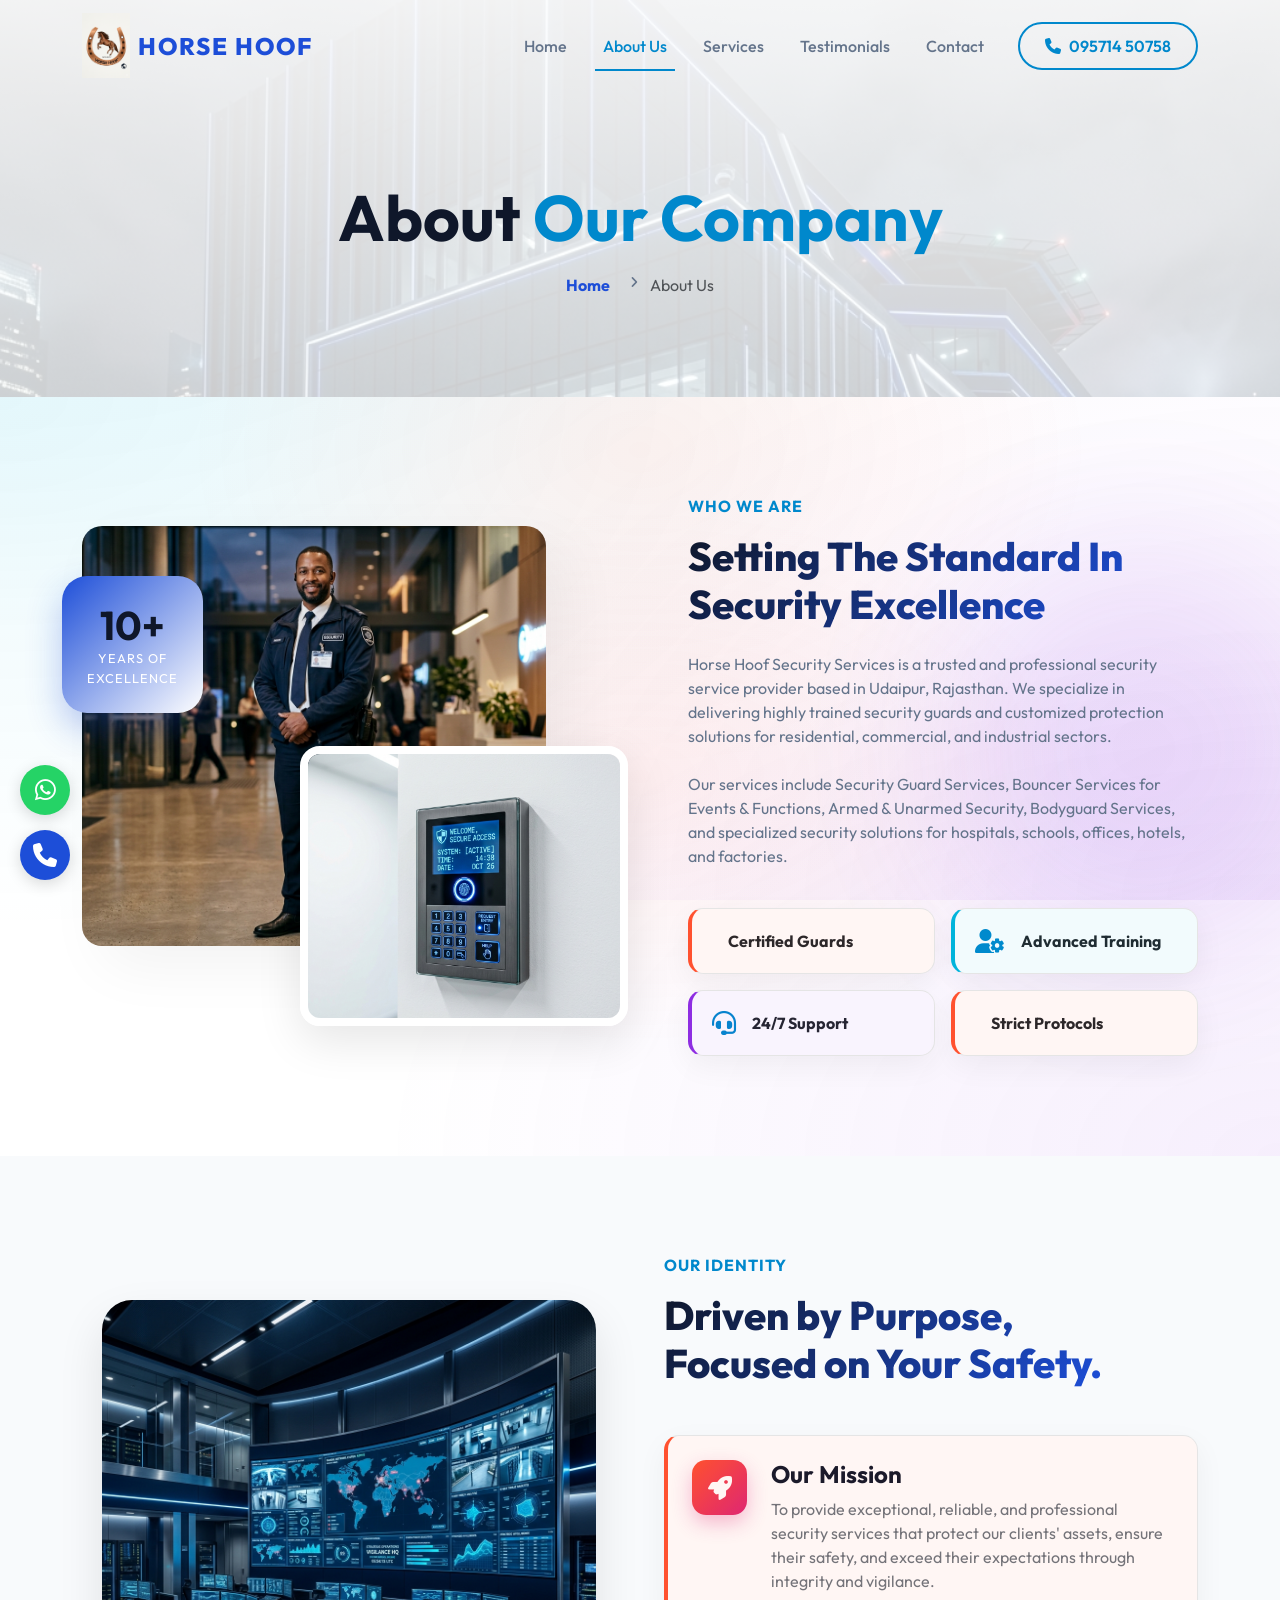
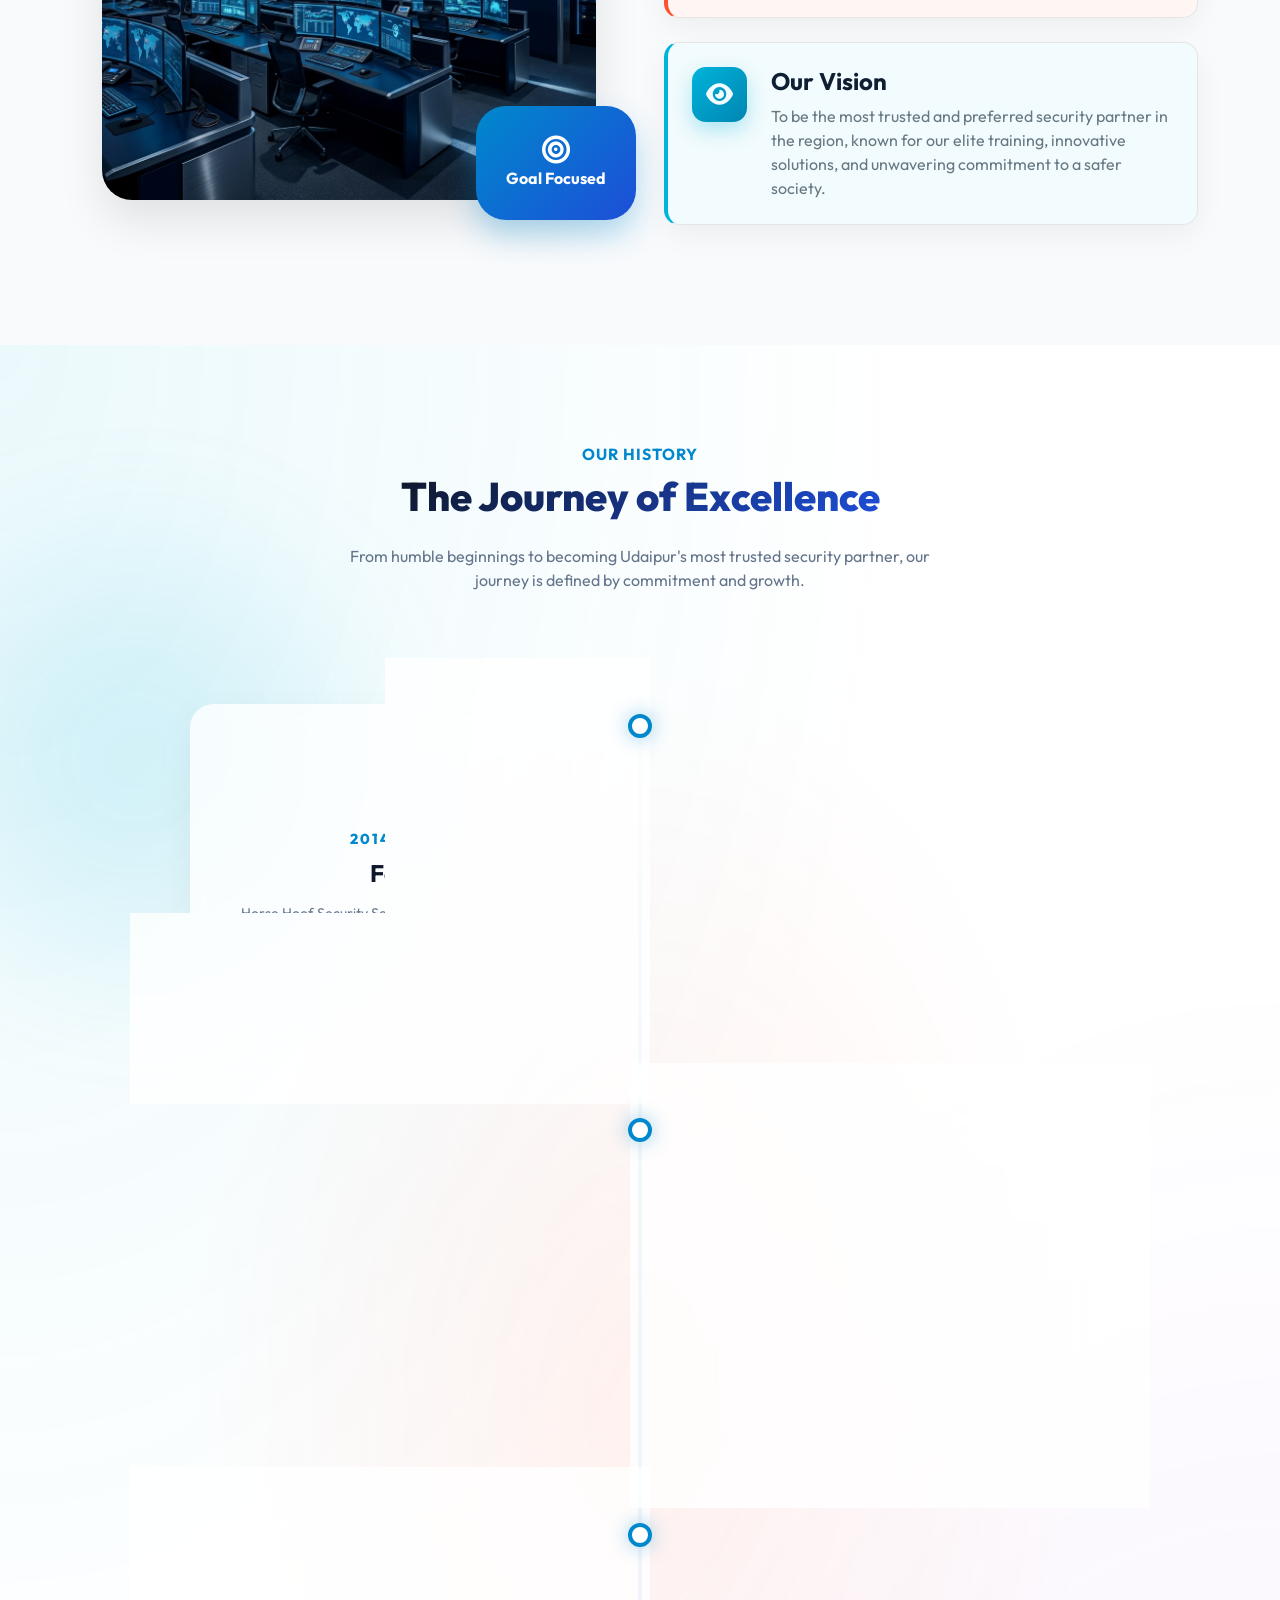
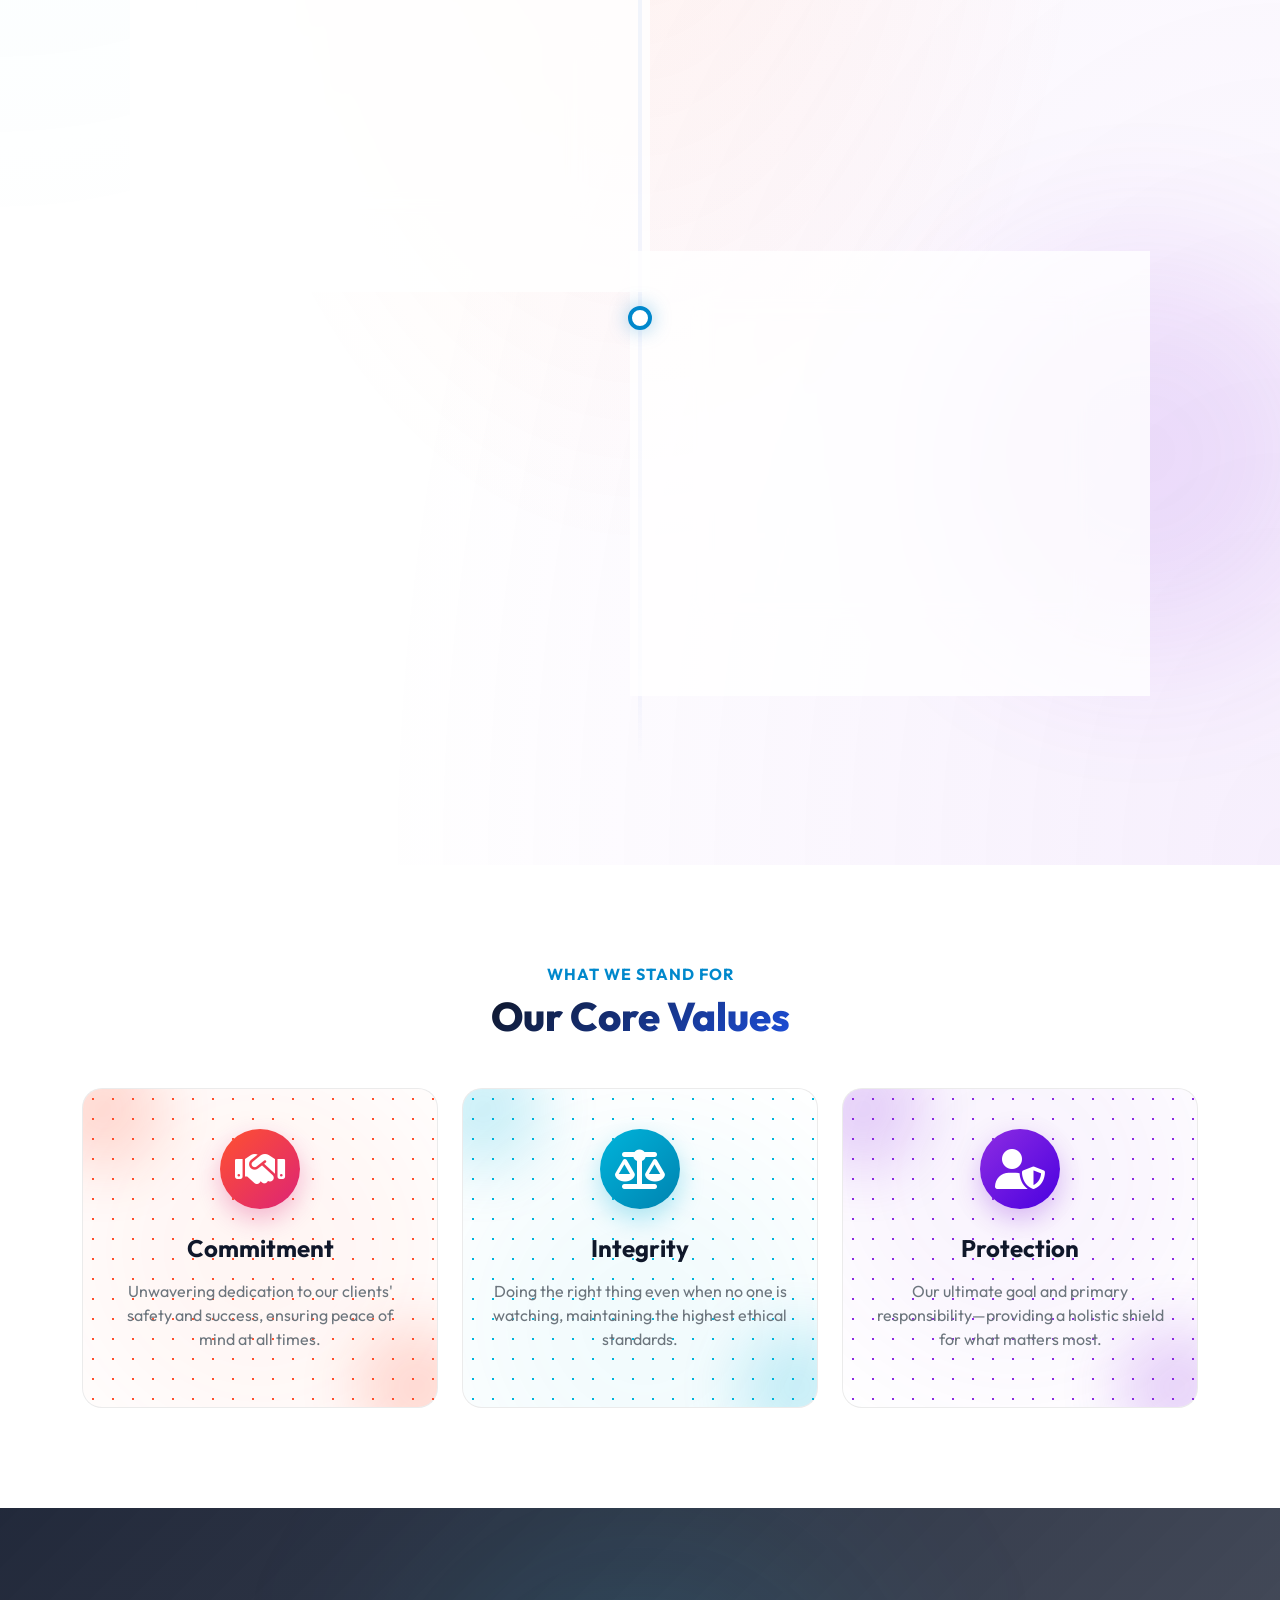
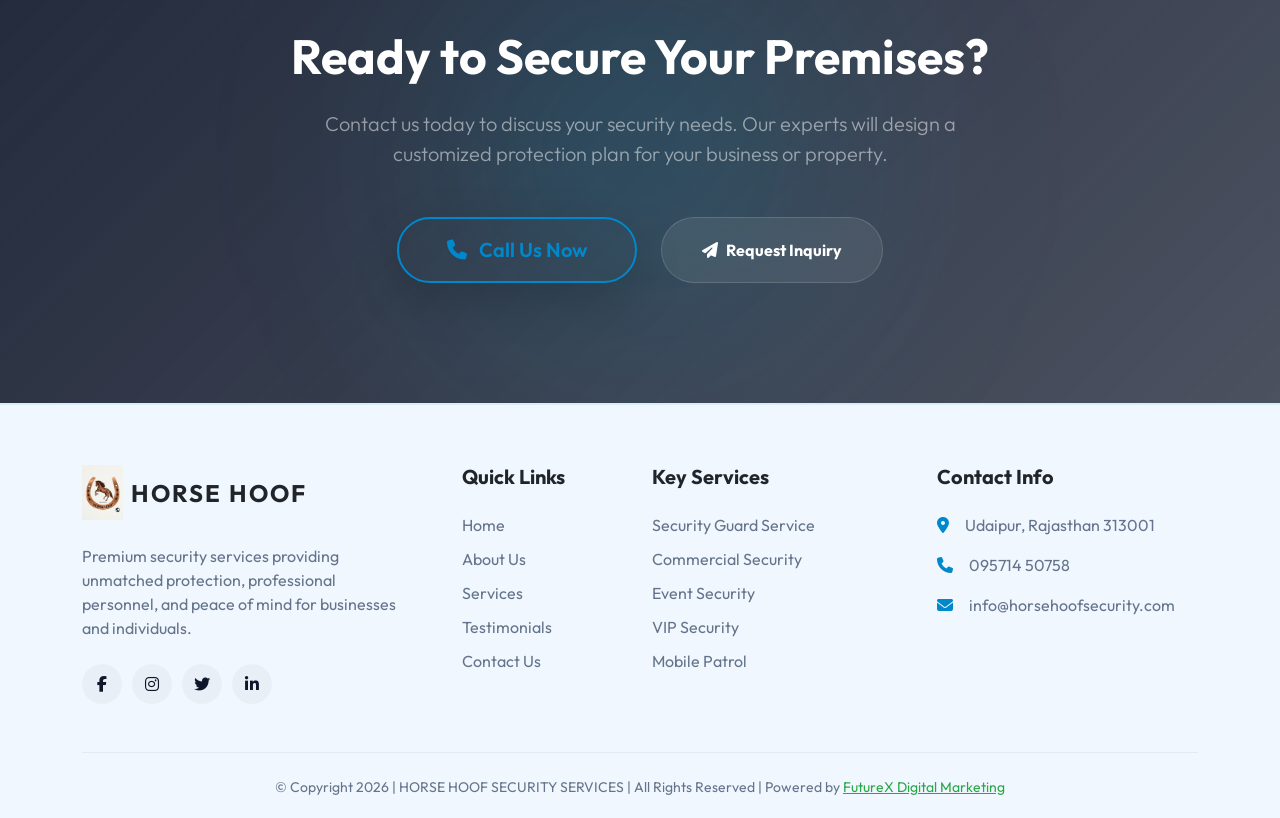
==== commit e2de18c4: "updated files" ====
--- a/about.html
+++ b/about.html
@@ -4,6 +4,7 @@
     <meta charset="UTF-8">
     <meta name="viewport" content="width=device-width, initial-scale=1.0">
     <meta name="theme-color" content="#1d4ed8">
+    <link rel="icon" type="image/png" href="assets/images/logo.png">
     <title>About Us | Horse Hoof Security Services</title>
     
     <link rel="preconnect" href="https://fonts.googleapis.com">
@@ -288,6 +289,12 @@
                         <span class="fs-4 fw-bold text-dark">HORSE HOOF</span>
                     </a>
                     <p class="text-silver pe-lg-4">Premium security services providing unmatched protection, professional personnel, and peace of mind for businesses and individuals.</p>
+                    <div class="d-flex mt-4">
+                        <a href="#" class="social-icon"><i class="fa-brands fa-facebook-f"></i></a>
+                        <a href="#" class="social-icon"><i class="fa-brands fa-instagram"></i></a>
+                        <a href="#" class="social-icon"><i class="fa-brands fa-twitter"></i></a>
+                        <a href="#" class="social-icon"><i class="fa-brands fa-linkedin-in"></i></a>
+                    </div>
                 </div>
                 <div class="col-lg-2 col-md-6">
                     <h5 class="text-dark fw-bold mb-4">Quick Links</h5>
@@ -295,6 +302,7 @@
                         <a href="index.html">Home</a>
                         <a href="about.html">About Us</a>
                         <a href="services.html">Services</a>
+                        <a href="testimonials.html">Testimonials</a>
                         <a href="contact.html">Contact Us</a>
                     </div>
                 </div>
@@ -304,6 +312,8 @@
                         <a href="services.html">Security Guard Service</a>
                         <a href="services.html">Commercial Security</a>
                         <a href="services.html">Event Security</a>
+                        <a href="services.html">VIP Security</a>
+                        <a href="services.html">Mobile Patrol</a>
                     </div>
                 </div>
                 <div class="col-lg-3 col-md-6">
@@ -311,6 +321,7 @@
                     <ul class="list-unstyled text-silver">
                         <li class="mb-3 d-flex align-items-start"><i class="fa-solid fa-location-dot mt-1 me-3 text-neon"></i><span>Udaipur, Rajasthan 313001</span></li>
                         <li class="mb-3 d-flex align-items-start"><i class="fa-solid fa-phone mt-1 me-3 text-neon"></i><span>095714 50758</span></li>
+                        <li class="mb-3 d-flex align-items-start"><i class="fa-solid fa-envelope mt-1 me-3 text-neon"></i><span>info@horsehoofsecurity.com</span></li>
                     </ul>
                 </div>
             </div>
--- a/css/style.css
+++ b/css/style.css
@@ -41,6 +41,11 @@
 .text-silver { color: var(--silver); }
 .text-royal { color: var(--royal-blue); }
 
+/* Utilities */
+.letter-spacing-1 { letter-spacing: 1px; }
+.max-w-600 { max-width: 600px; }
+.opacity-25 { opacity: 0.25; }
+
 /* Glassmorphism */
 .glass-panel {
   background: #ffffff;
@@ -67,11 +72,11 @@
 /* Navbar */
 .navbar {
   transition: all 0.4s ease;
-  padding: 1.5rem 0;
+  padding: 0.5rem 0;
   z-index: 1000;
 }
 .navbar.scrolled {
-  padding: 0.8rem 0;
+  padding: 0.3rem 0;
   background: rgba(255, 255, 255, 0.9);
   backdrop-filter: blur(16px);
   border-bottom: 1px solid rgba(0,0,0,0.05);
@@ -86,7 +91,7 @@
 }
 
 .logo-img {
-  height: 45px;
+  height: 65px;
   width: auto;
   object-fit: contain;
 }
@@ -133,6 +138,21 @@
   transform: translateY(-2px);
   box-shadow: 0 8px 25px rgba(29, 78, 216, 0.5);
   color: #fff;
+}
+
+.btn-outline-royal {
+  background: transparent;
+  color: var(--royal-blue);
+  border: 2px solid var(--royal-blue);
+  border-radius: 30px;
+  padding: 10px 25px;
+  font-weight: 600;
+  transition: all 0.3s ease;
+}
+.btn-outline-royal:hover {
+  background: var(--royal-blue);
+  color: #fff;
+  box-shadow: 0 8px 20px rgba(29, 78, 216, 0.2);
 }
 
 #page-content {
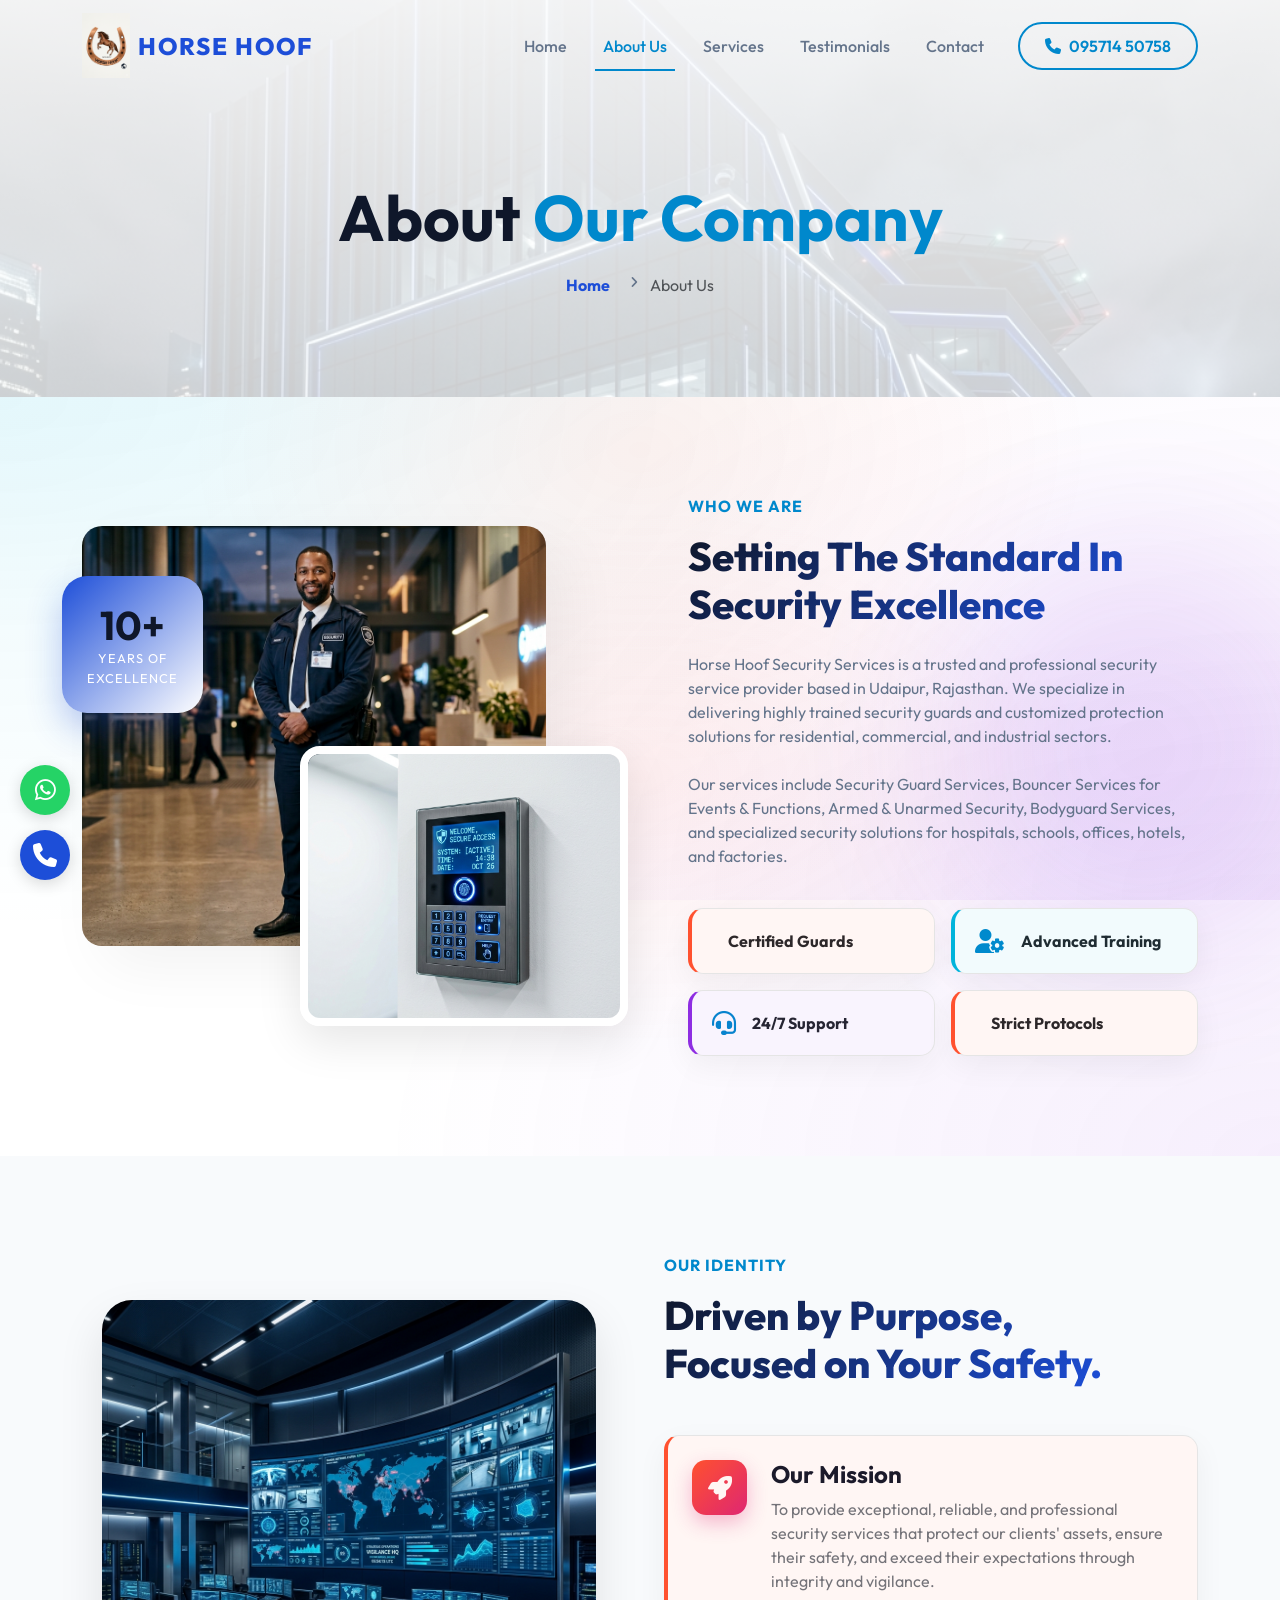
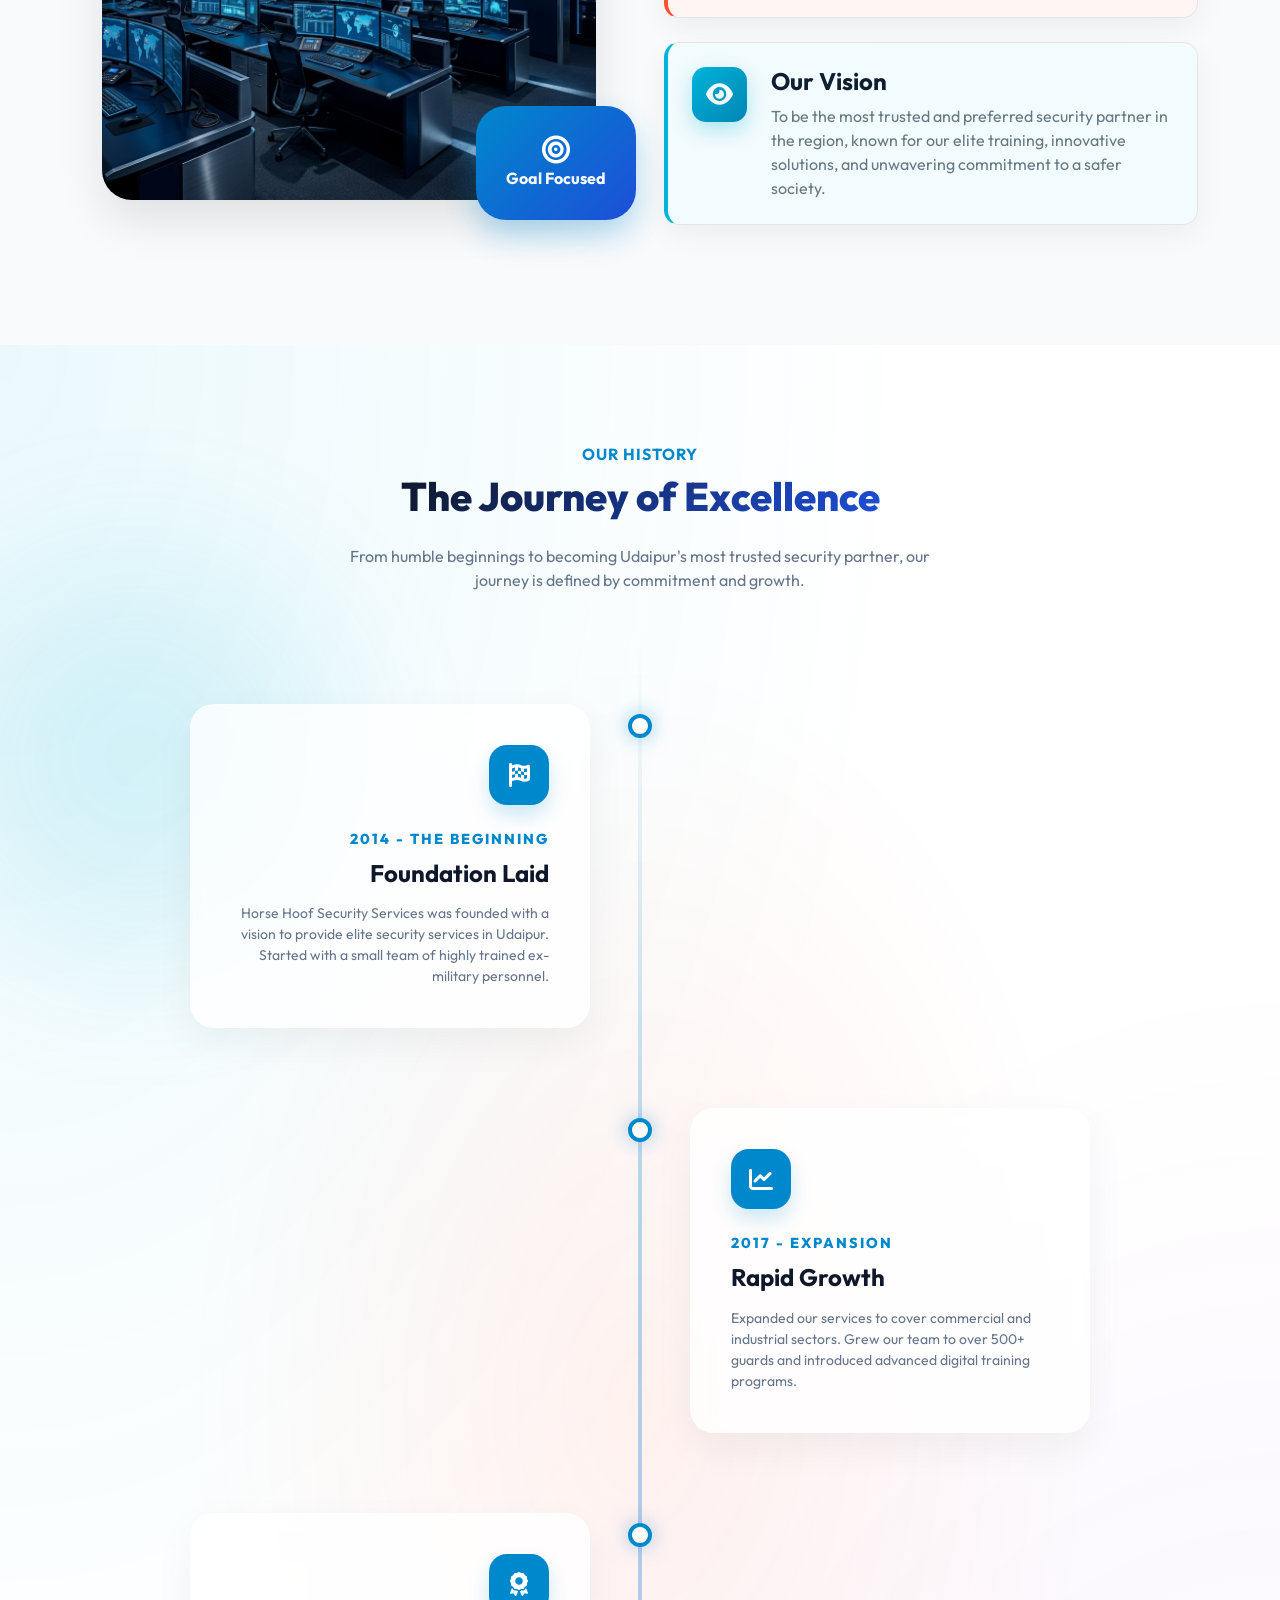
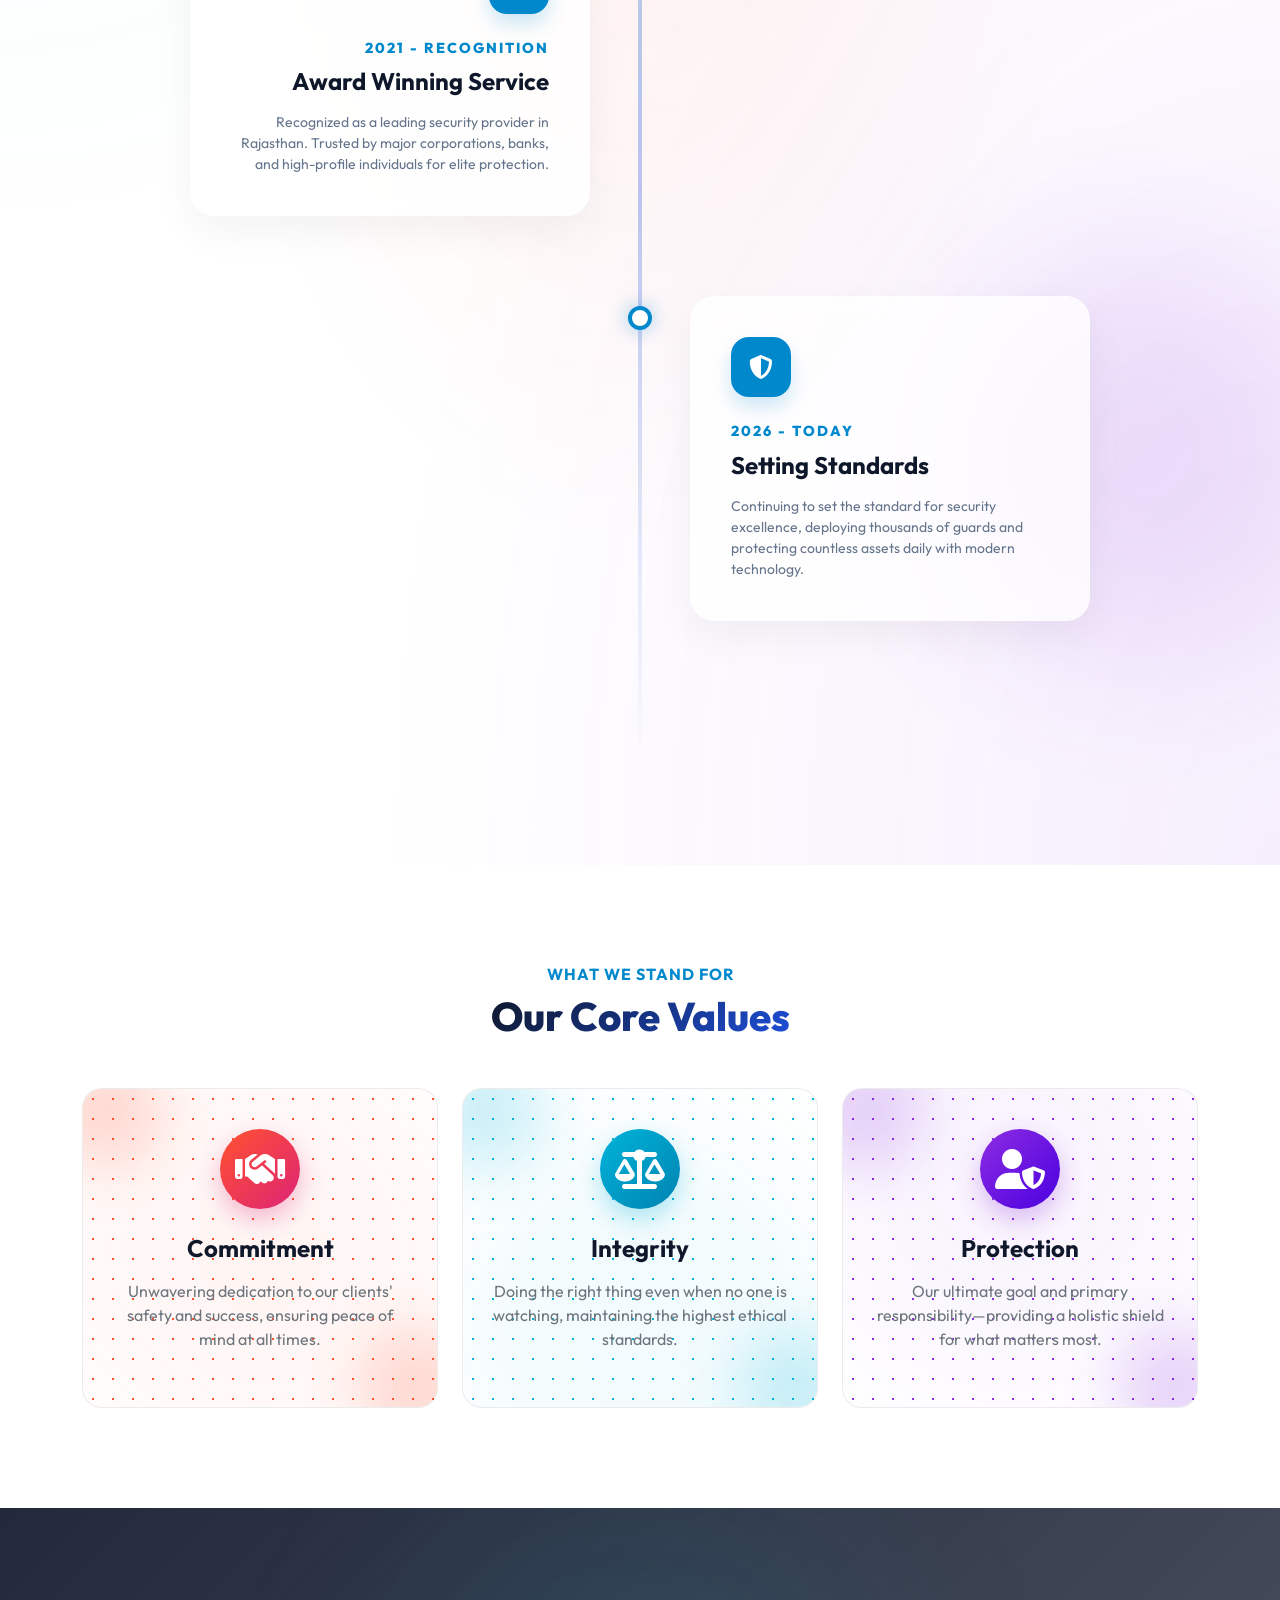
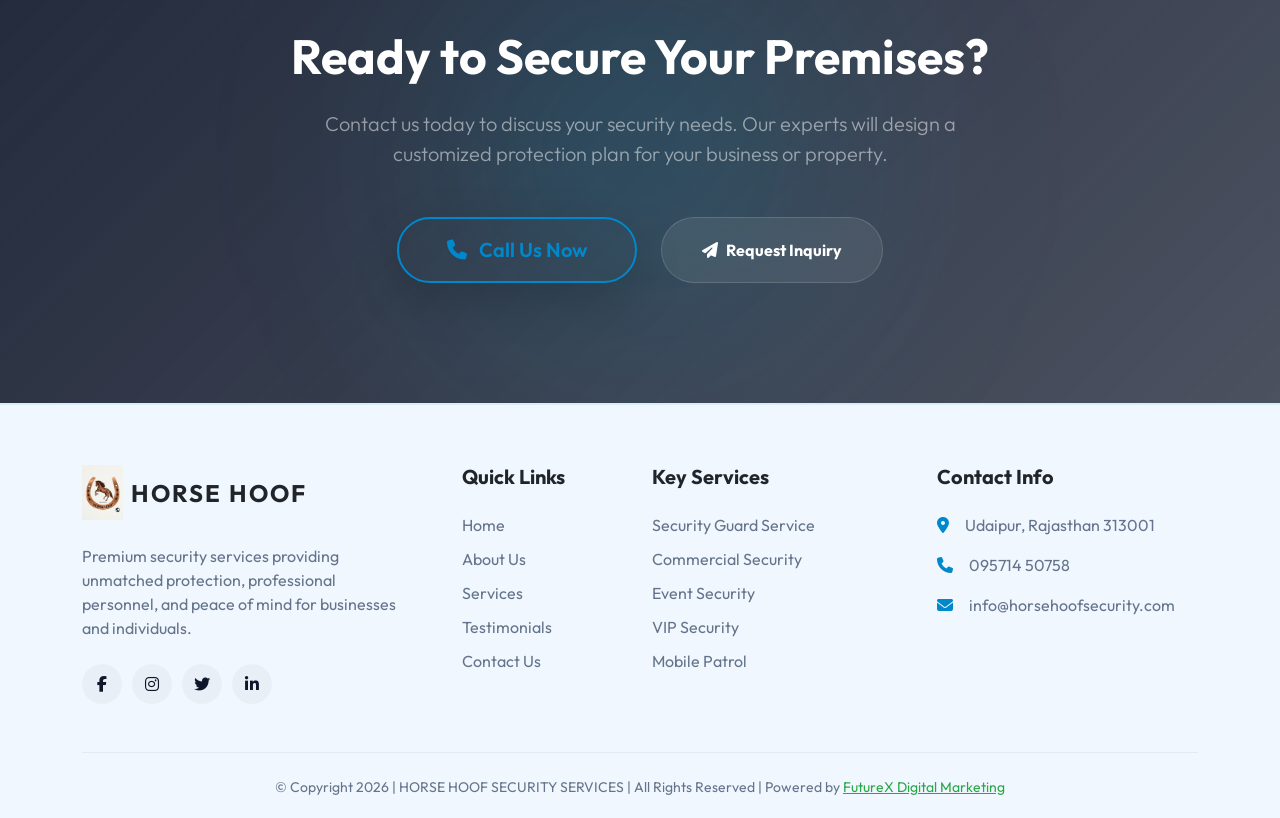
==== commit adacc590: "updated files" ====
--- a/about.html
+++ b/about.html
@@ -291,7 +291,7 @@
                     <p class="text-silver pe-lg-4">Premium security services providing unmatched protection, professional personnel, and peace of mind for businesses and individuals.</p>
                     <div class="d-flex mt-4">
                         <a href="#" class="social-icon"><i class="fa-brands fa-facebook-f"></i></a>
-                        <a href="#" class="social-icon"><i class="fa-brands fa-instagram"></i></a>
+                        <a href="https://www.instagram.com/horse_hoof_security__?igsh=MWZkdng3MTlmZWU0cg%3D%3D" target="_blank" class="social-icon"><i class="fa-brands fa-instagram"></i></a>
                         <a href="#" class="social-icon"><i class="fa-brands fa-twitter"></i></a>
                         <a href="#" class="social-icon"><i class="fa-brands fa-linkedin-in"></i></a>
                     </div>
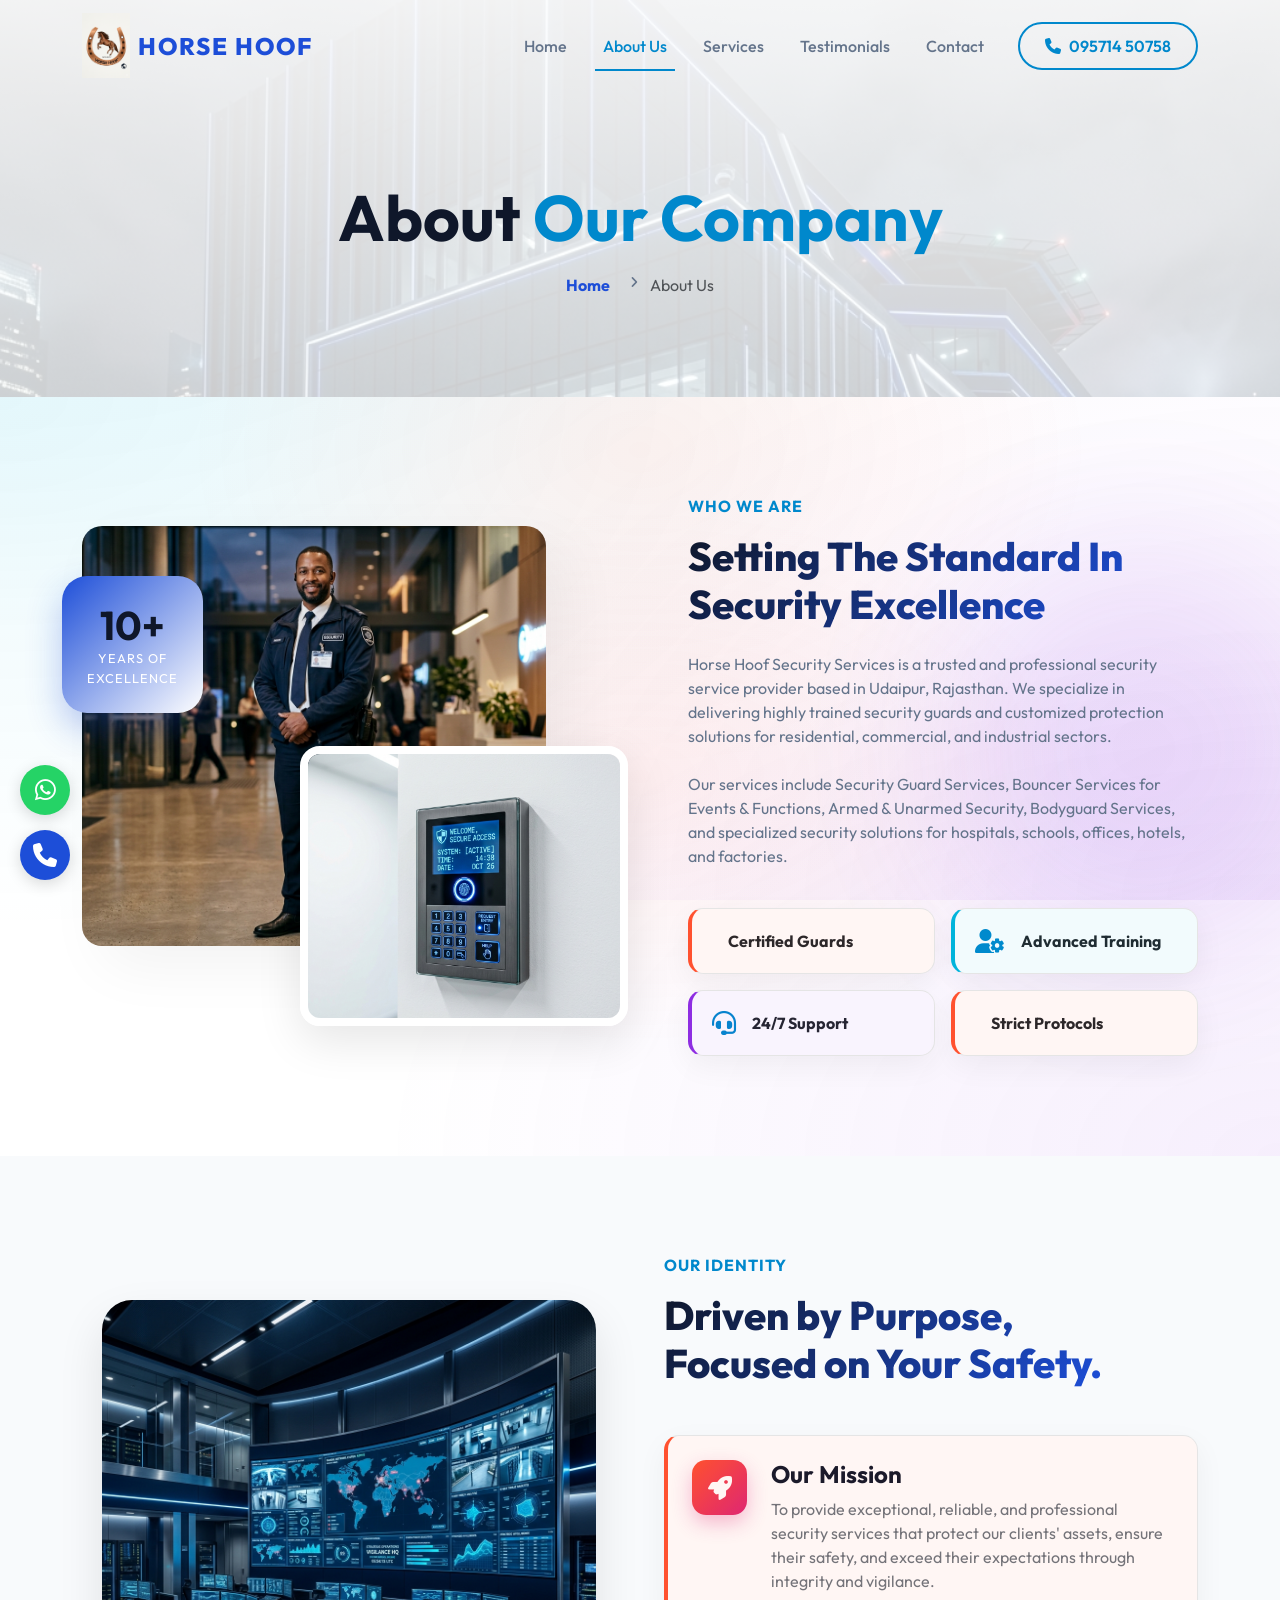
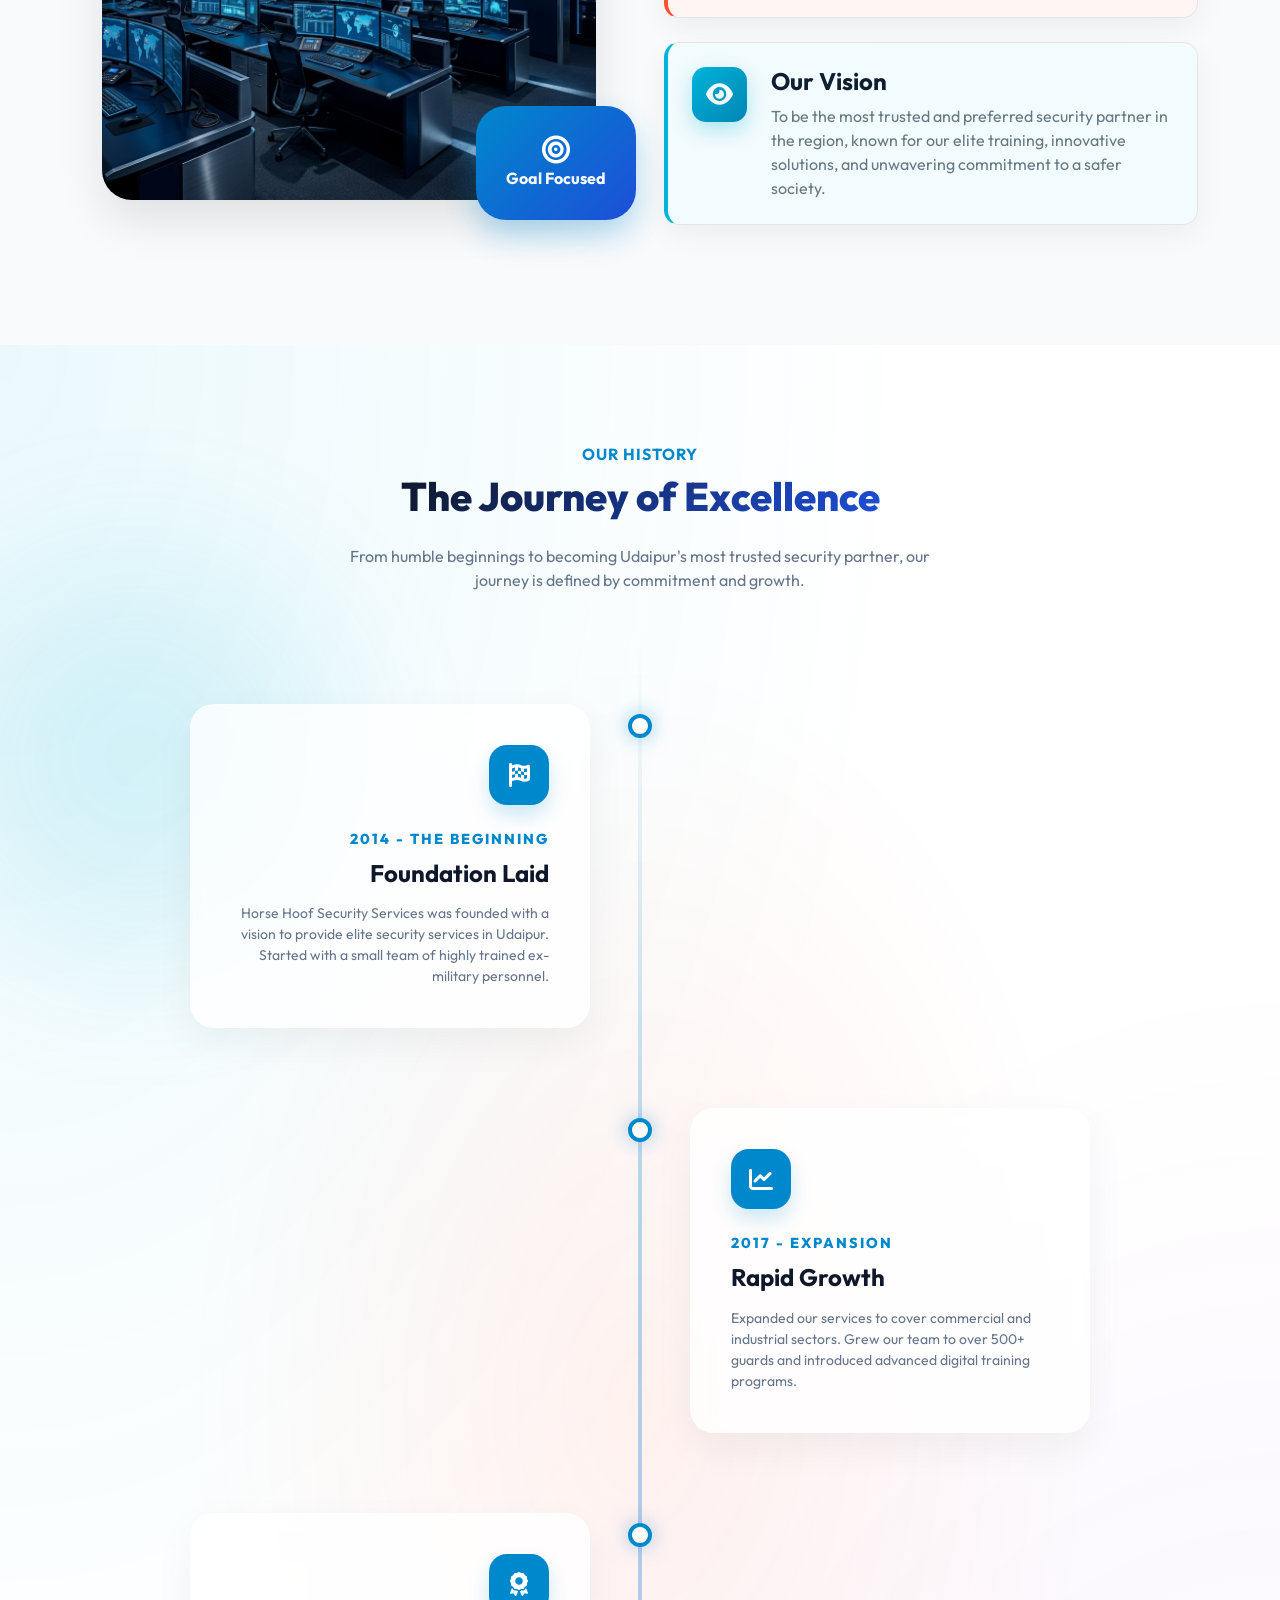
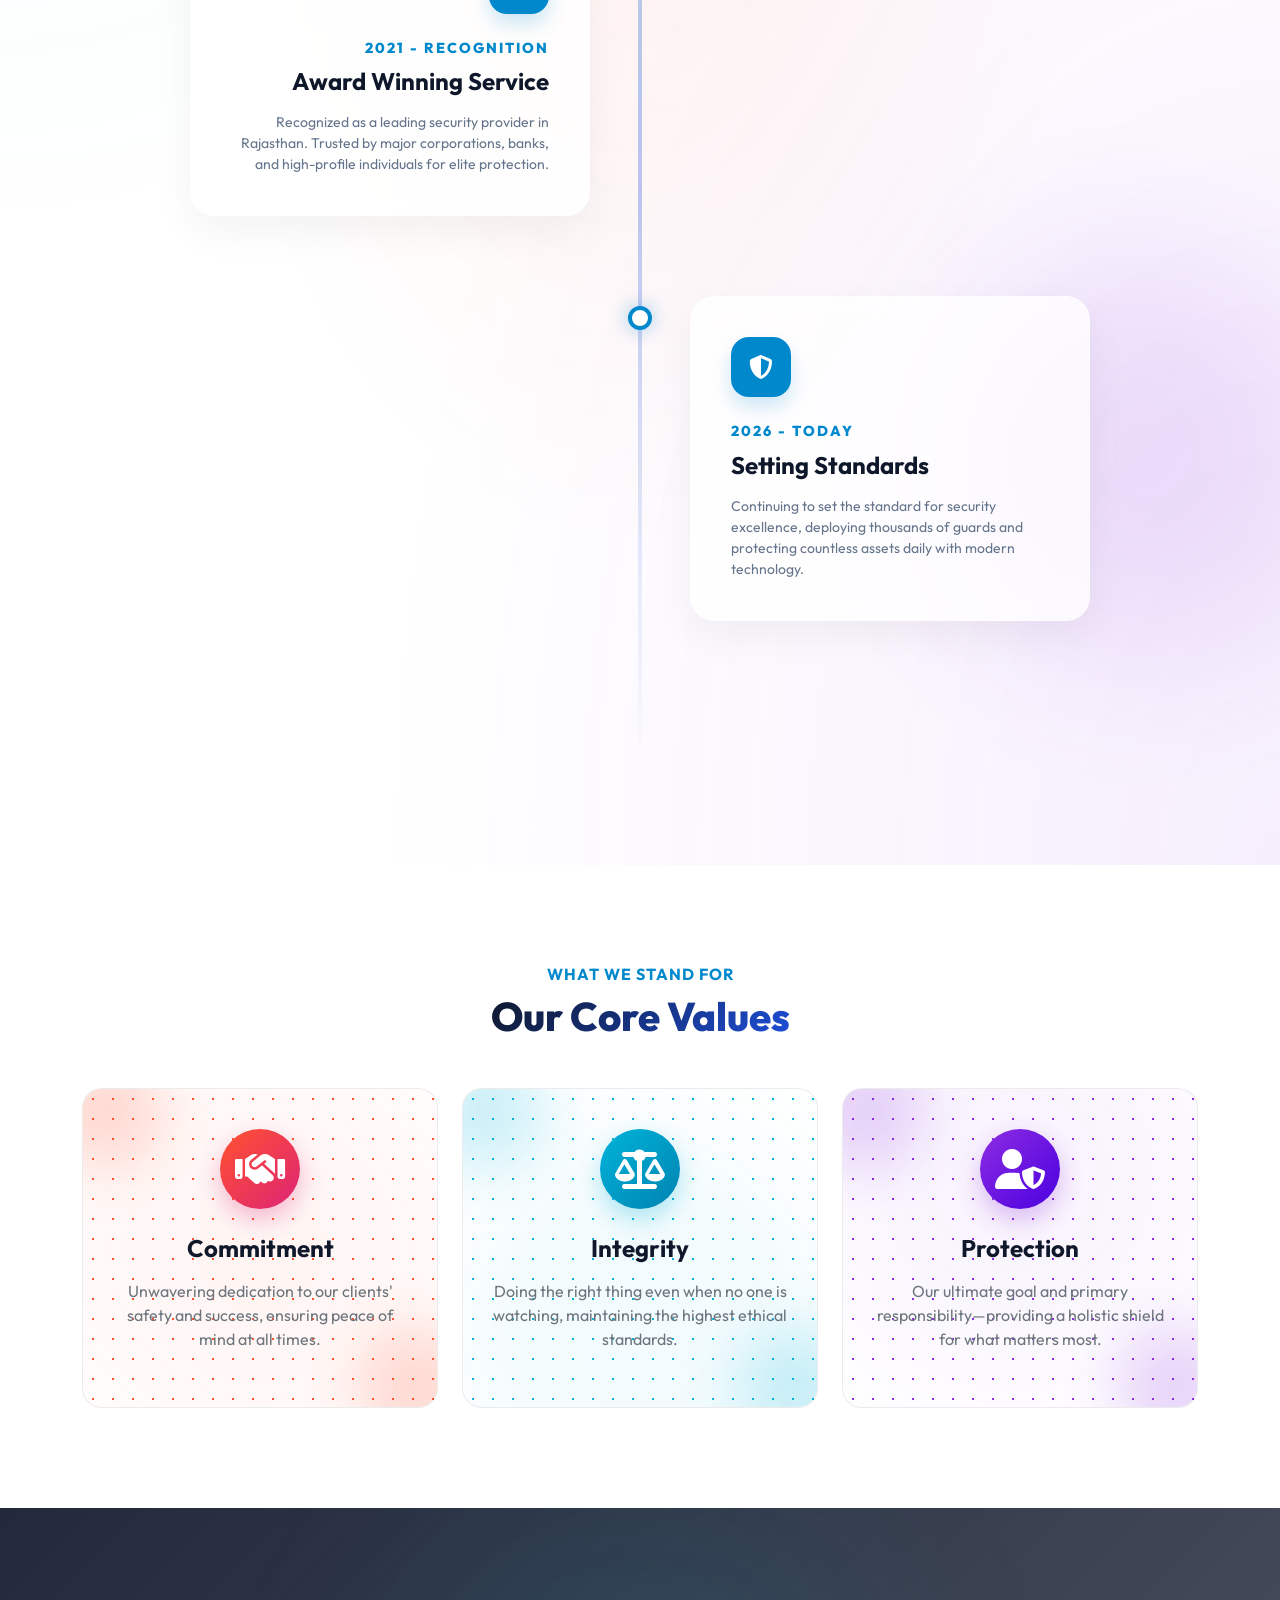
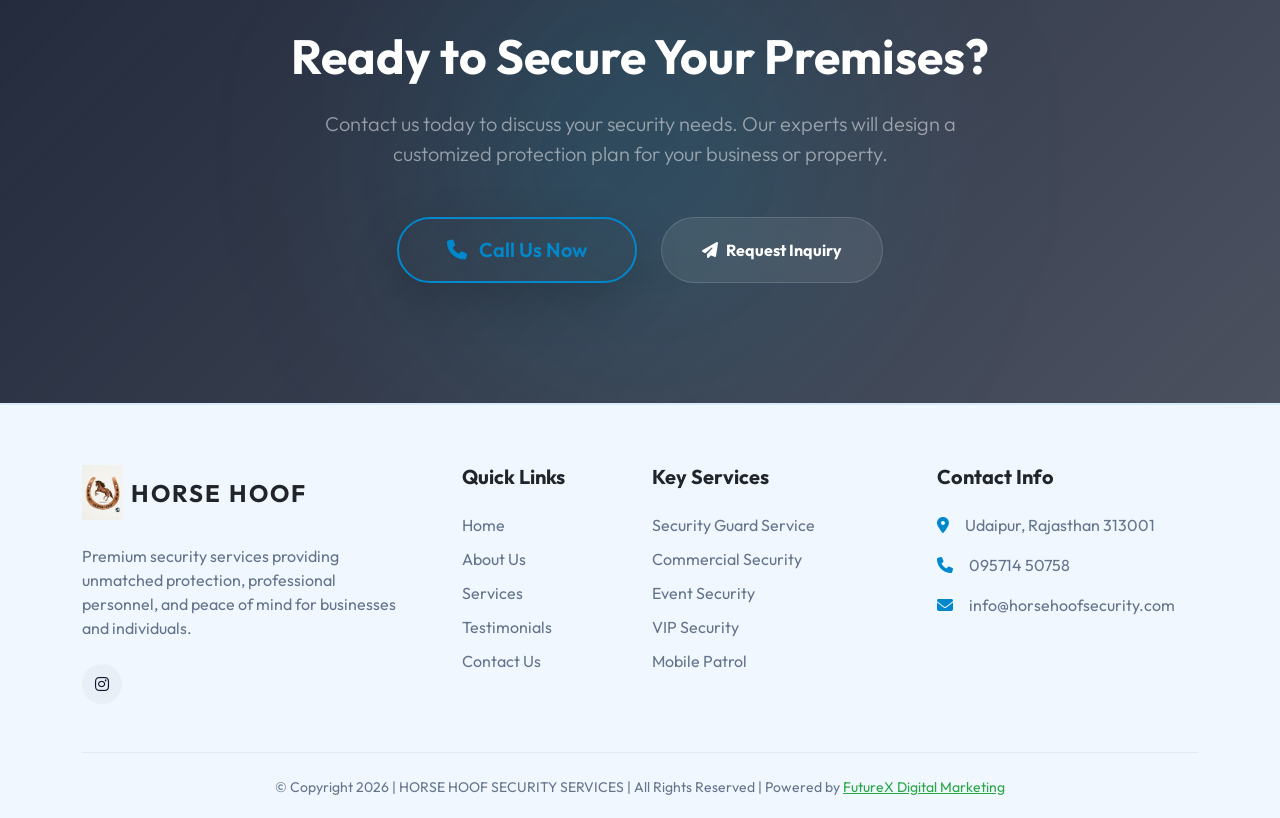
==== commit 6a4570b1: "updated files" ====
--- a/about.html
+++ b/about.html
@@ -290,10 +290,7 @@
                     </a>
                     <p class="text-silver pe-lg-4">Premium security services providing unmatched protection, professional personnel, and peace of mind for businesses and individuals.</p>
                     <div class="d-flex mt-4">
-                        <a href="#" class="social-icon"><i class="fa-brands fa-facebook-f"></i></a>
                         <a href="https://www.instagram.com/horse_hoof_security__?igsh=MWZkdng3MTlmZWU0cg%3D%3D" target="_blank" class="social-icon"><i class="fa-brands fa-instagram"></i></a>
-                        <a href="#" class="social-icon"><i class="fa-brands fa-twitter"></i></a>
-                        <a href="#" class="social-icon"><i class="fa-brands fa-linkedin-in"></i></a>
                     </div>
                 </div>
                 <div class="col-lg-2 col-md-6">
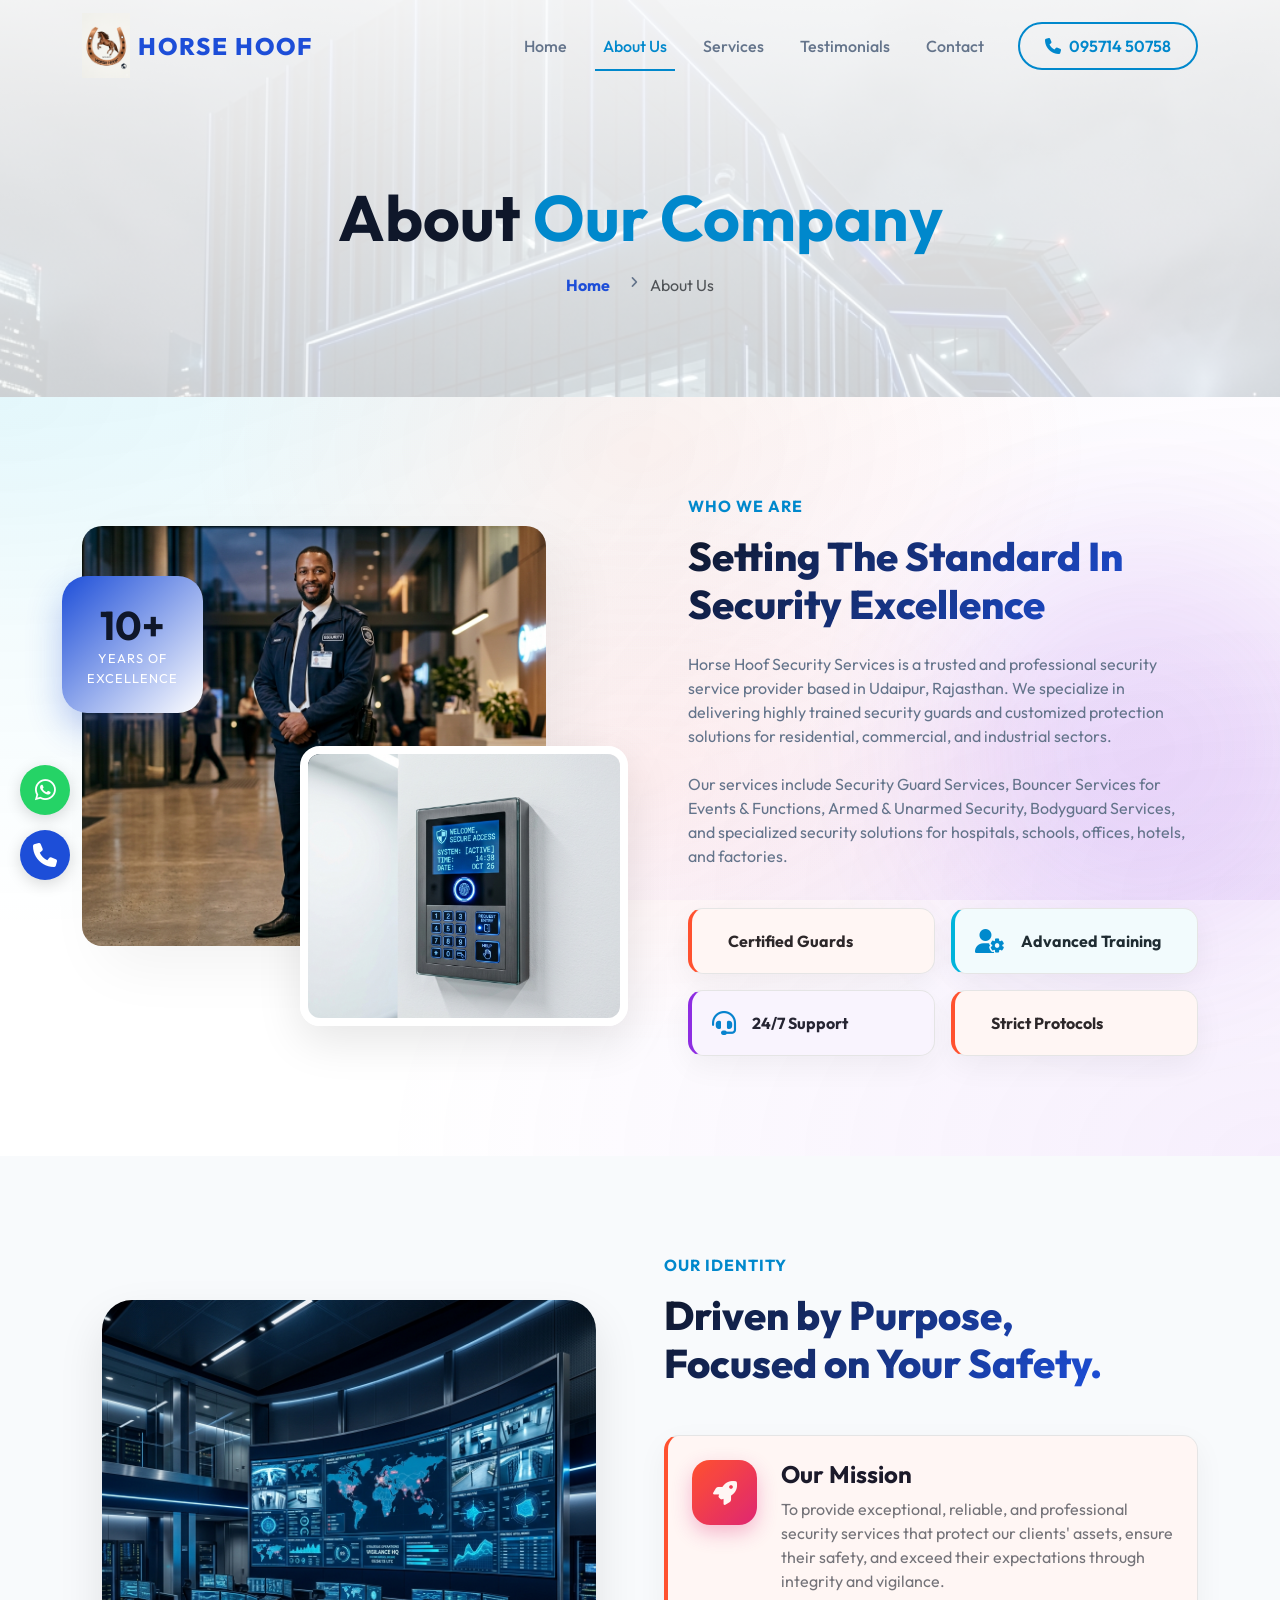
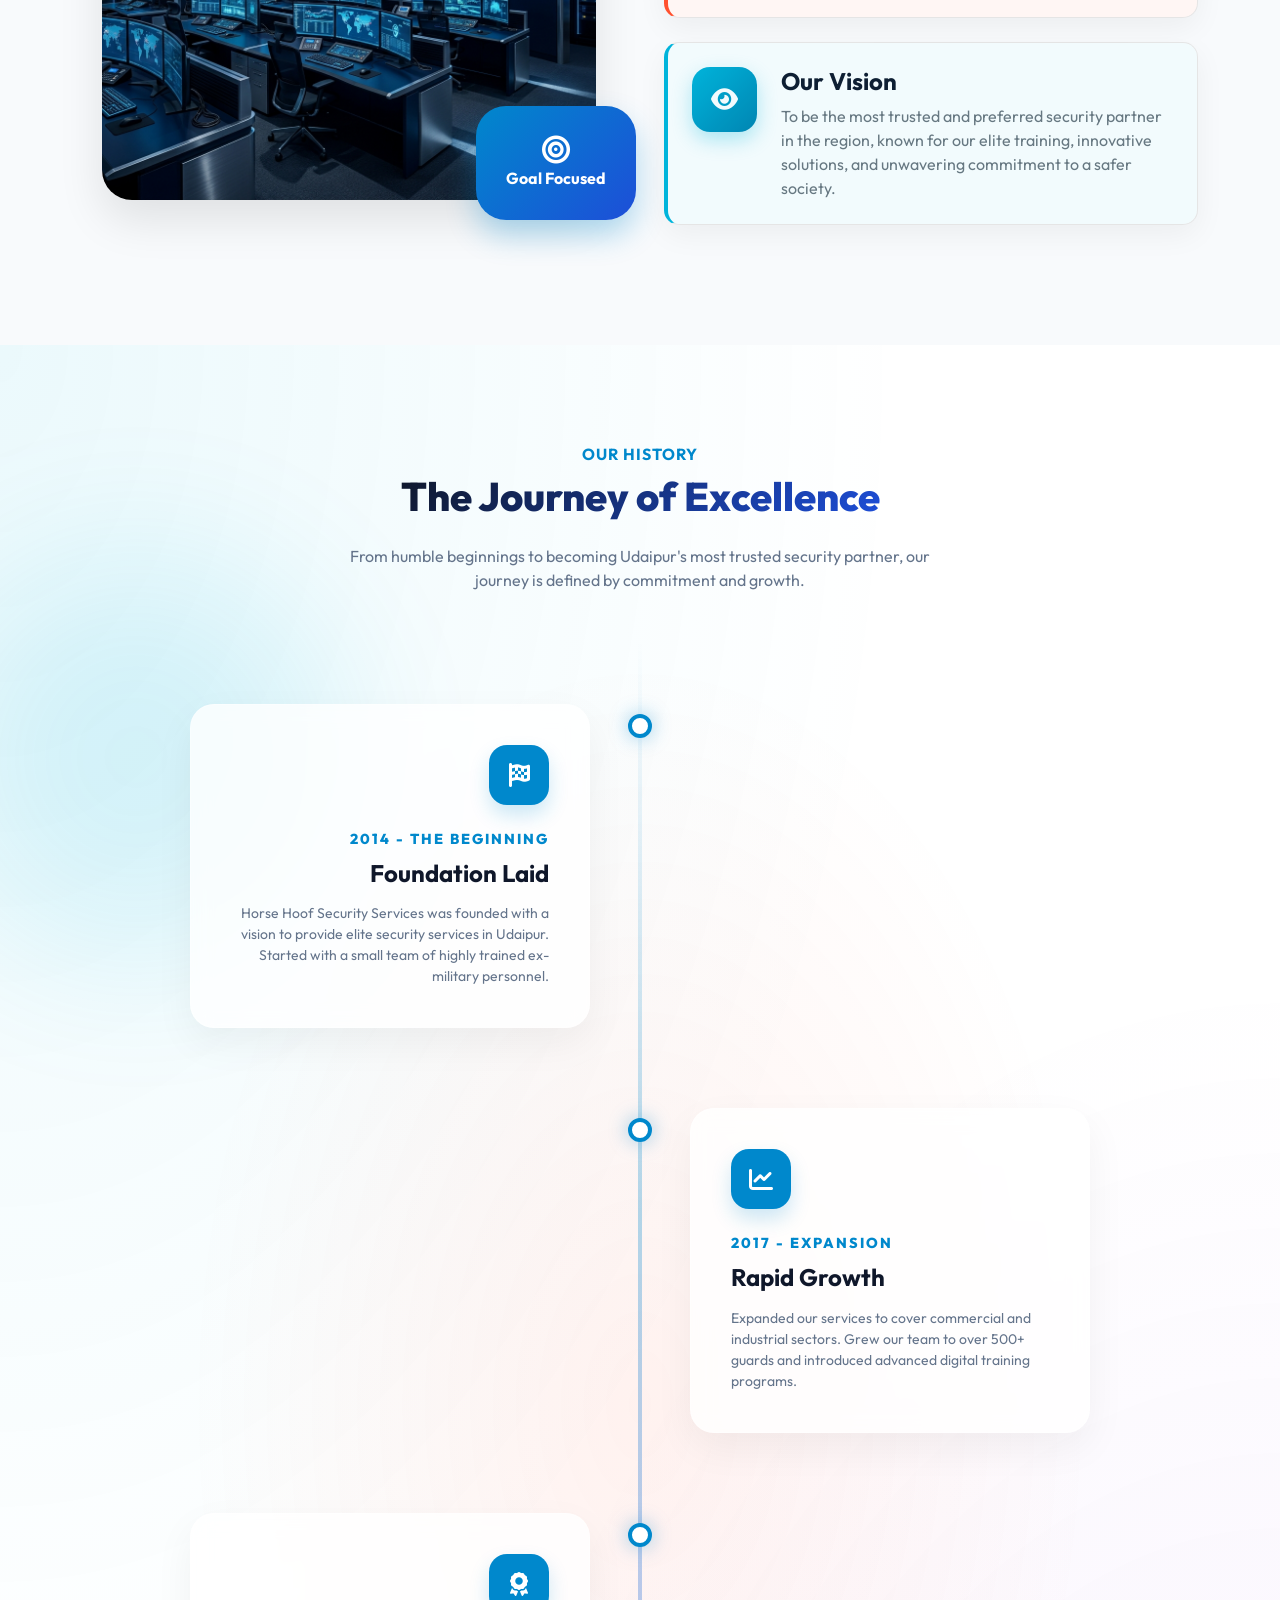
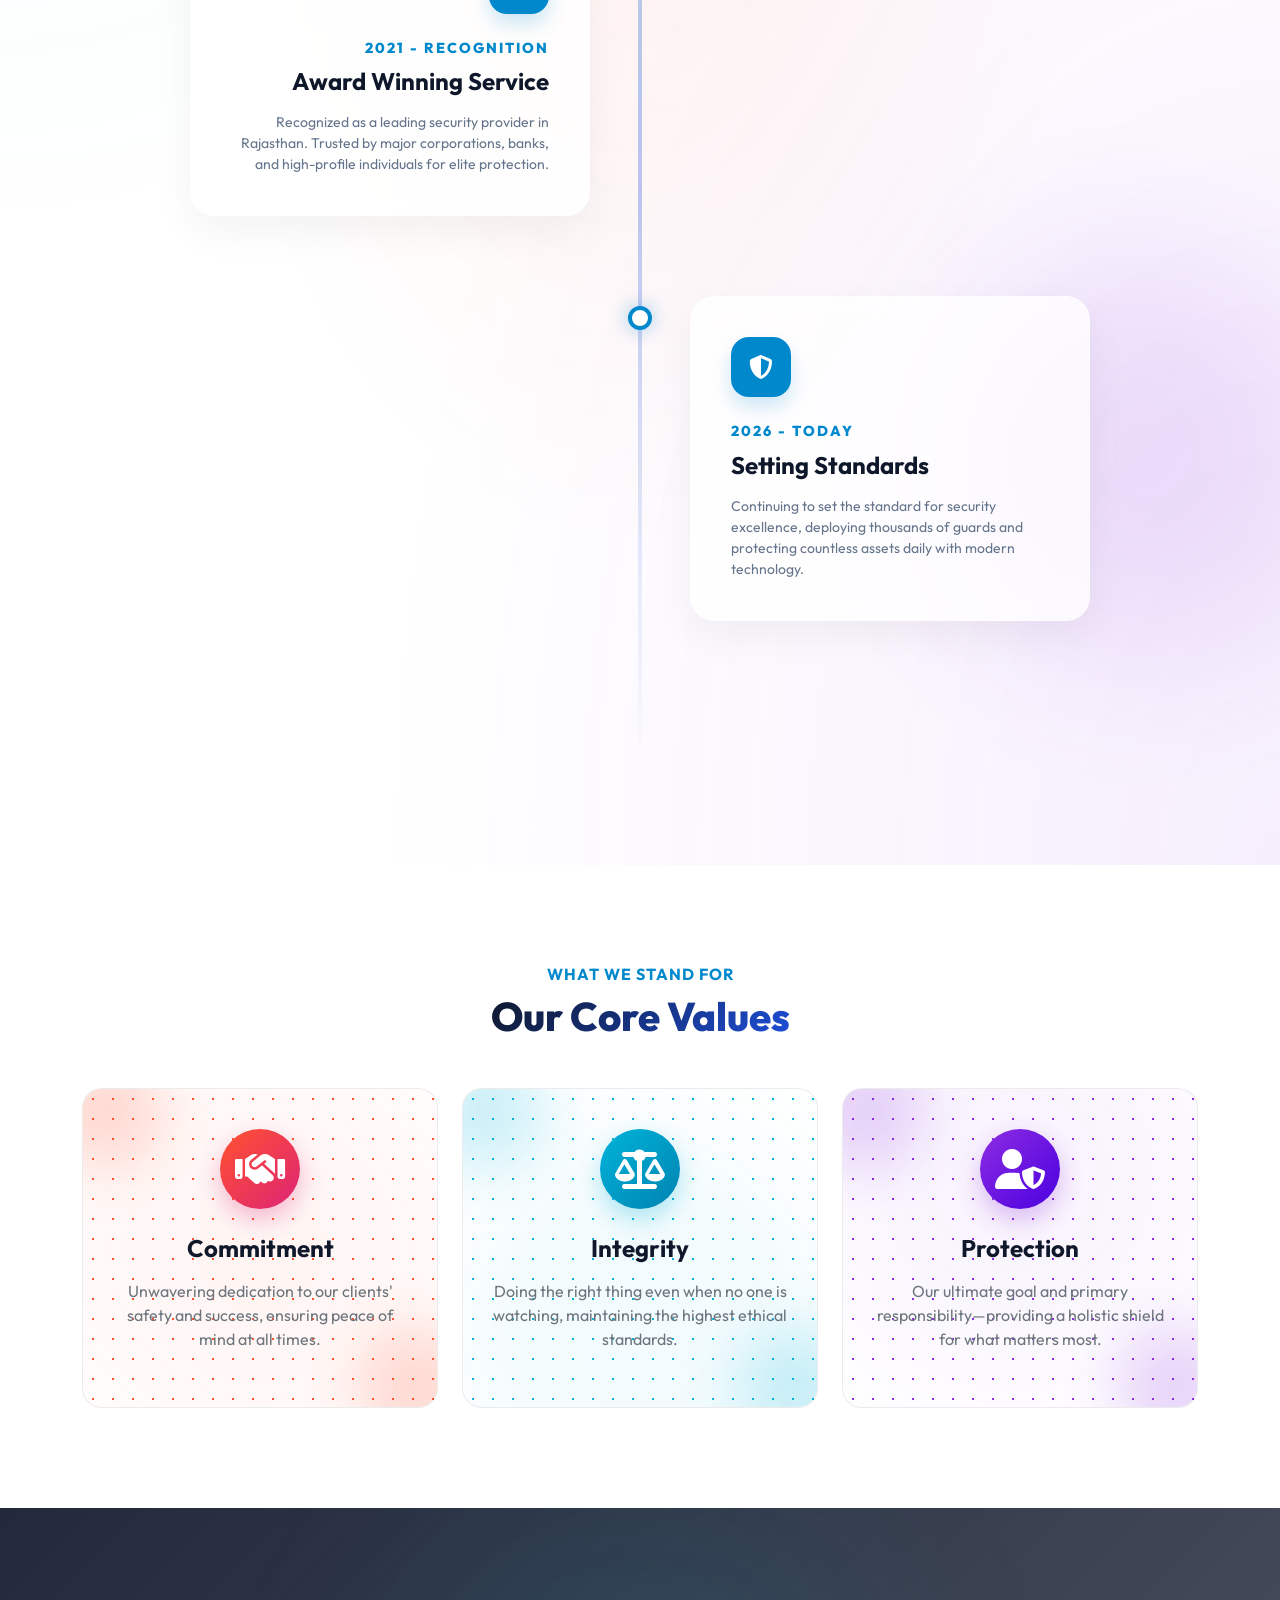
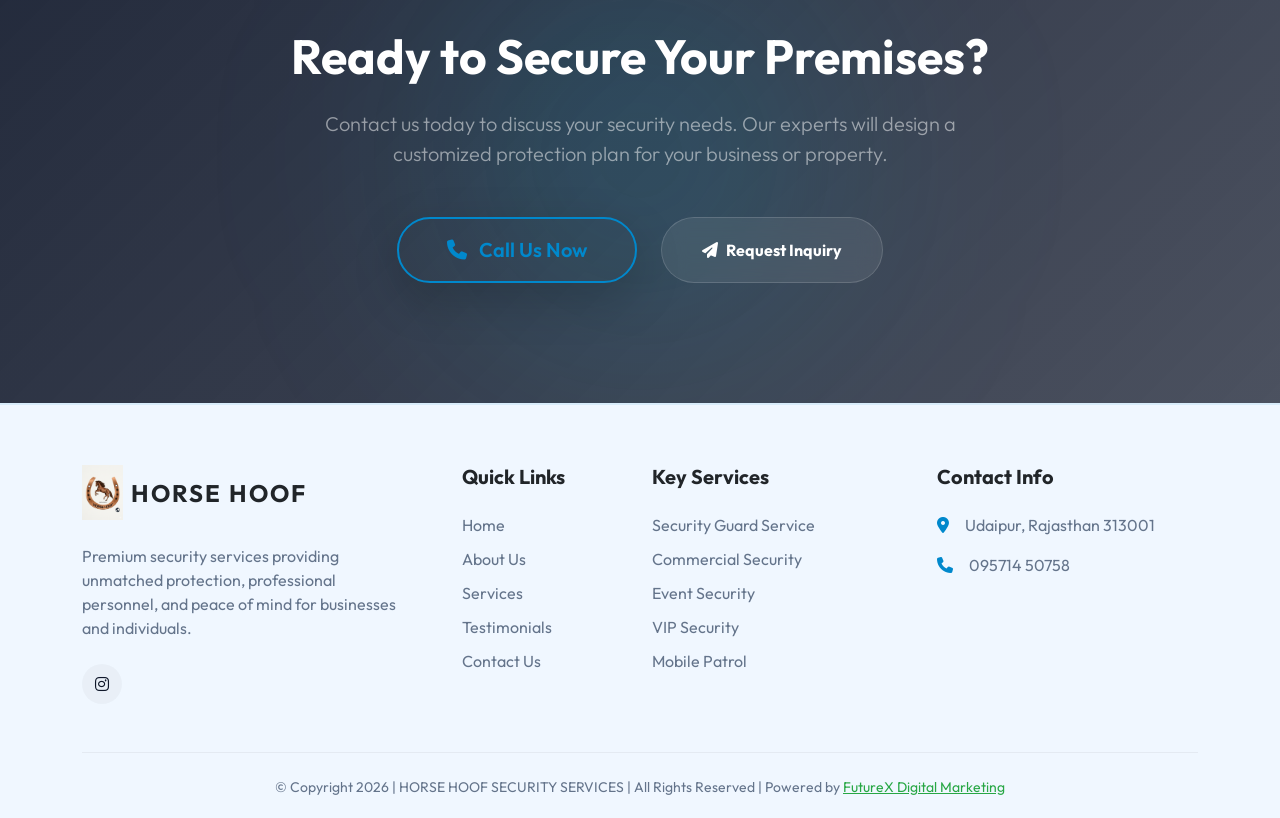
==== commit 39c10669: "updated files" ====
--- a/about.html
+++ b/about.html
@@ -3,7 +3,8 @@
 <head>
     <meta charset="UTF-8">
     <meta name="viewport" content="width=device-width, initial-scale=1.0">
-    <meta name="theme-color" content="#1d4ed8">
+    <meta name="theme-color" content="#0088cc">
+    <meta name="description" content="Learn more about Horse Hoof Security Services, our mission, values, and our commitment to providing top-tier security personnel and protection in Udaipur.">
     <link rel="icon" type="image/png" href="assets/images/logo.png">
     <title>About Us | Horse Hoof Security Services</title>
     
@@ -318,12 +319,11 @@
                     <ul class="list-unstyled text-silver">
                         <li class="mb-3 d-flex align-items-start"><i class="fa-solid fa-location-dot mt-1 me-3 text-neon"></i><span>Udaipur, Rajasthan 313001</span></li>
                         <li class="mb-3 d-flex align-items-start"><i class="fa-solid fa-phone mt-1 me-3 text-neon"></i><span>095714 50758</span></li>
-                        <li class="mb-3 d-flex align-items-start"><i class="fa-solid fa-envelope mt-1 me-3 text-neon"></i><span>info@horsehoofsecurity.com</span></li>
                     </ul>
                 </div>
             </div>
             <div class="text-center pt-4 border-top" style="border-color: rgba(0,0,0,0.05) !important;">
-                <p class="text-silver mb-0 small">©️ Copyright 2026 | HORSE HOOF SECURITY SERVICES | All Rights Reserved | Powered by <a href="https://www.futurexdigitalmarketing.com/" target="_blank" rel="noopener" style="color: #28a745;"> FutureX Digital Marketing</a></p>
+                <p class="text-silver mb-0 small">©️ Copyright 2026 | <a href="index.html" class="text-decoration-none" style="color: inherit;">HORSE HOOF SECURITY SERVICES</a> | All Rights Reserved | Powered by <a href="https://www.futurexdigitalmarketing.com/" target="_blank" rel="noopener" style="color: #28a745;"> FutureX Digital Marketing</a></p>
             </div>
         </div>
     </footer>
--- a/css/style.css
+++ b/css/style.css
@@ -1058,14 +1058,83 @@
 }
 .social-icon:hover { background: var(--neon-accent); color: #fff; transform: translateY(-3px); }
 
-/* Contact Form */
-.form-control {
-  background: #fff; border: 1px solid rgba(0,0,0,0.1);
-  color: var(--text-dark); padding: 12px 20px; border-radius: 8px; transition: 0.3s;
-}
-.form-control:focus { background: #fff; border-color: var(--neon-accent); box-shadow: 0 0 10px rgba(0,136,204,0.1); color: var(--text-dark);}
-.form-control::placeholder { color: #94a3b8; }
-.form-select { background-color: #fff; color: var(--text-dark); border: 1px solid rgba(0,0,0,0.1); }
+/* Enhanced Contact Section */
+.form-floating-custom {
+  position: relative;
+}
+.glass-input {
+  background: rgba(255, 255, 255, 0.8) !important;
+  backdrop-filter: blur(10px);
+  border: 1px solid rgba(255, 255, 255, 0.5) !important;
+  border-radius: 15px !important;
+  padding: 18px 20px !important;
+  transition: all 0.3s ease !important;
+  height: auto !important;
+}
+.glass-input:focus {
+  background: #fff !important;
+  border-color: var(--neon-accent) !important;
+  box-shadow: 0 0 20px rgba(0, 136, 204, 0.1) !important;
+  transform: translateY(-2px);
+}
+.form-floating-custom label {
+  position: absolute;
+  top: 18px;
+  left: 20px;
+  transition: all 0.3s ease;
+  pointer-events: none;
+  color: #64748b;
+  margin-bottom: 0;
+}
+.glass-input:focus ~ label,
+.glass-input:not(:placeholder-shown) ~ label {
+  top: -10px;
+  left: 15px;
+  font-size: 0.75rem;
+  font-weight: 700;
+  background: var(--neon-accent);
+  color: #fff;
+  padding: 2px 10px;
+  border-radius: 20px;
+  opacity: 1;
+}
+
+.contact-card {
+  transition: all 0.4s cubic-bezier(0.175, 0.885, 0.32, 1.275);
+  border: 1px solid rgba(255, 255, 255, 0.5);
+}
+.contact-card:hover {
+  transform: scale(1.02) translateX(5px);
+  background: rgba(255, 255, 255, 0.95);
+  box-shadow: 0 15px 35px rgba(0, 136, 204, 0.1);
+}
+.border-neon-hover:hover {
+  border-color: var(--neon-accent) !important;
+}
+
+.shadow-neon-hover:hover {
+  box-shadow: 0 10px 25px rgba(0, 136, 204, 0.4) !important;
+}
+
+.icon-box-vibrant {
+  width: 65px;
+  height: 65px;
+  border-radius: 18px;
+  background: linear-gradient(135deg, var(--neon-accent), #00b4db);
+  display: flex;
+  align-items: center;
+  justify-content: center;
+  color: #fff;
+  font-size: 1.5rem;
+  box-shadow: 0 10px 20px rgba(0, 136, 204, 0.2);
+  transition: all 0.3s ease;
+  flex-shrink: 0;
+}
+.contact-card:hover .icon-box-vibrant {
+  transform: rotate(10deg) scale(1.1);
+}
+.icon-variant-2 { background: linear-gradient(135deg, #00b4db, #00d2ff); }
+.icon-variant-3 { background: linear-gradient(135deg, #1d4ed8, #3b82f6); }
 
 /* Responsive */
 @media (max-width: 991px) {
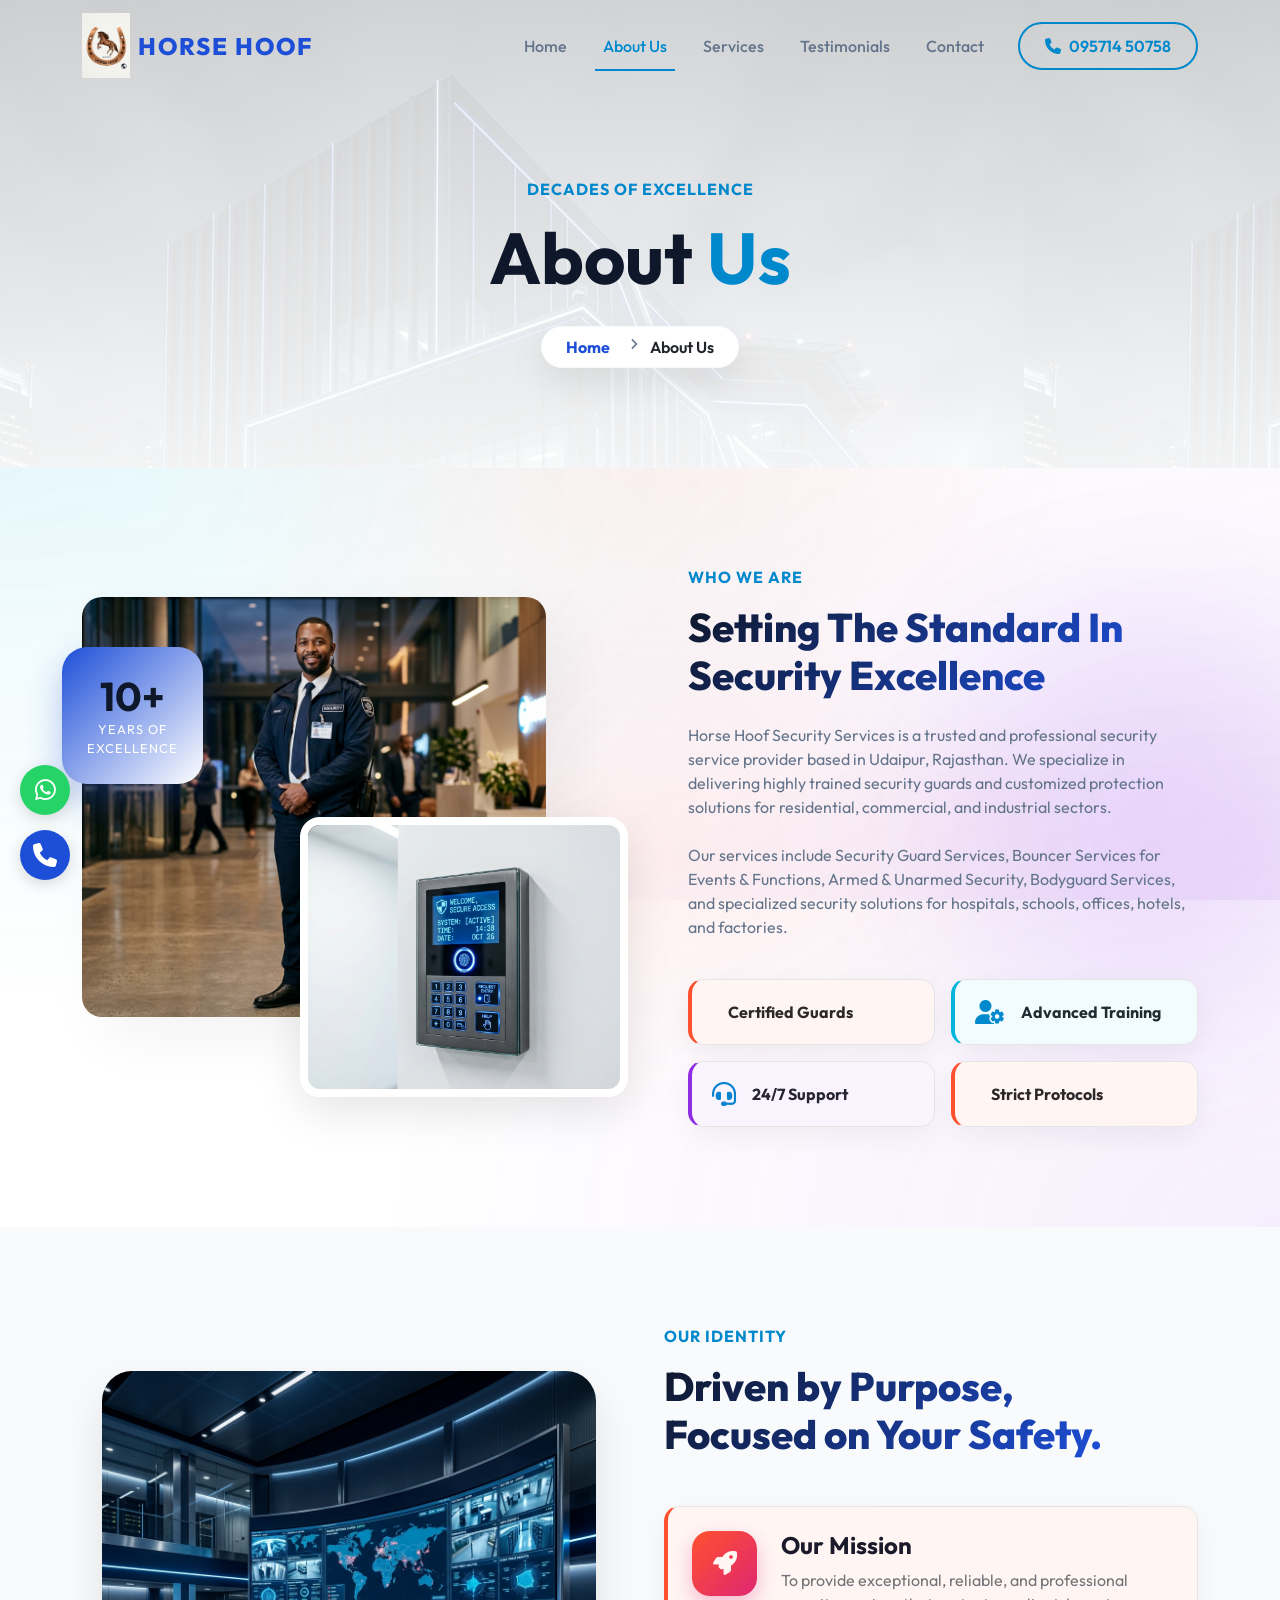
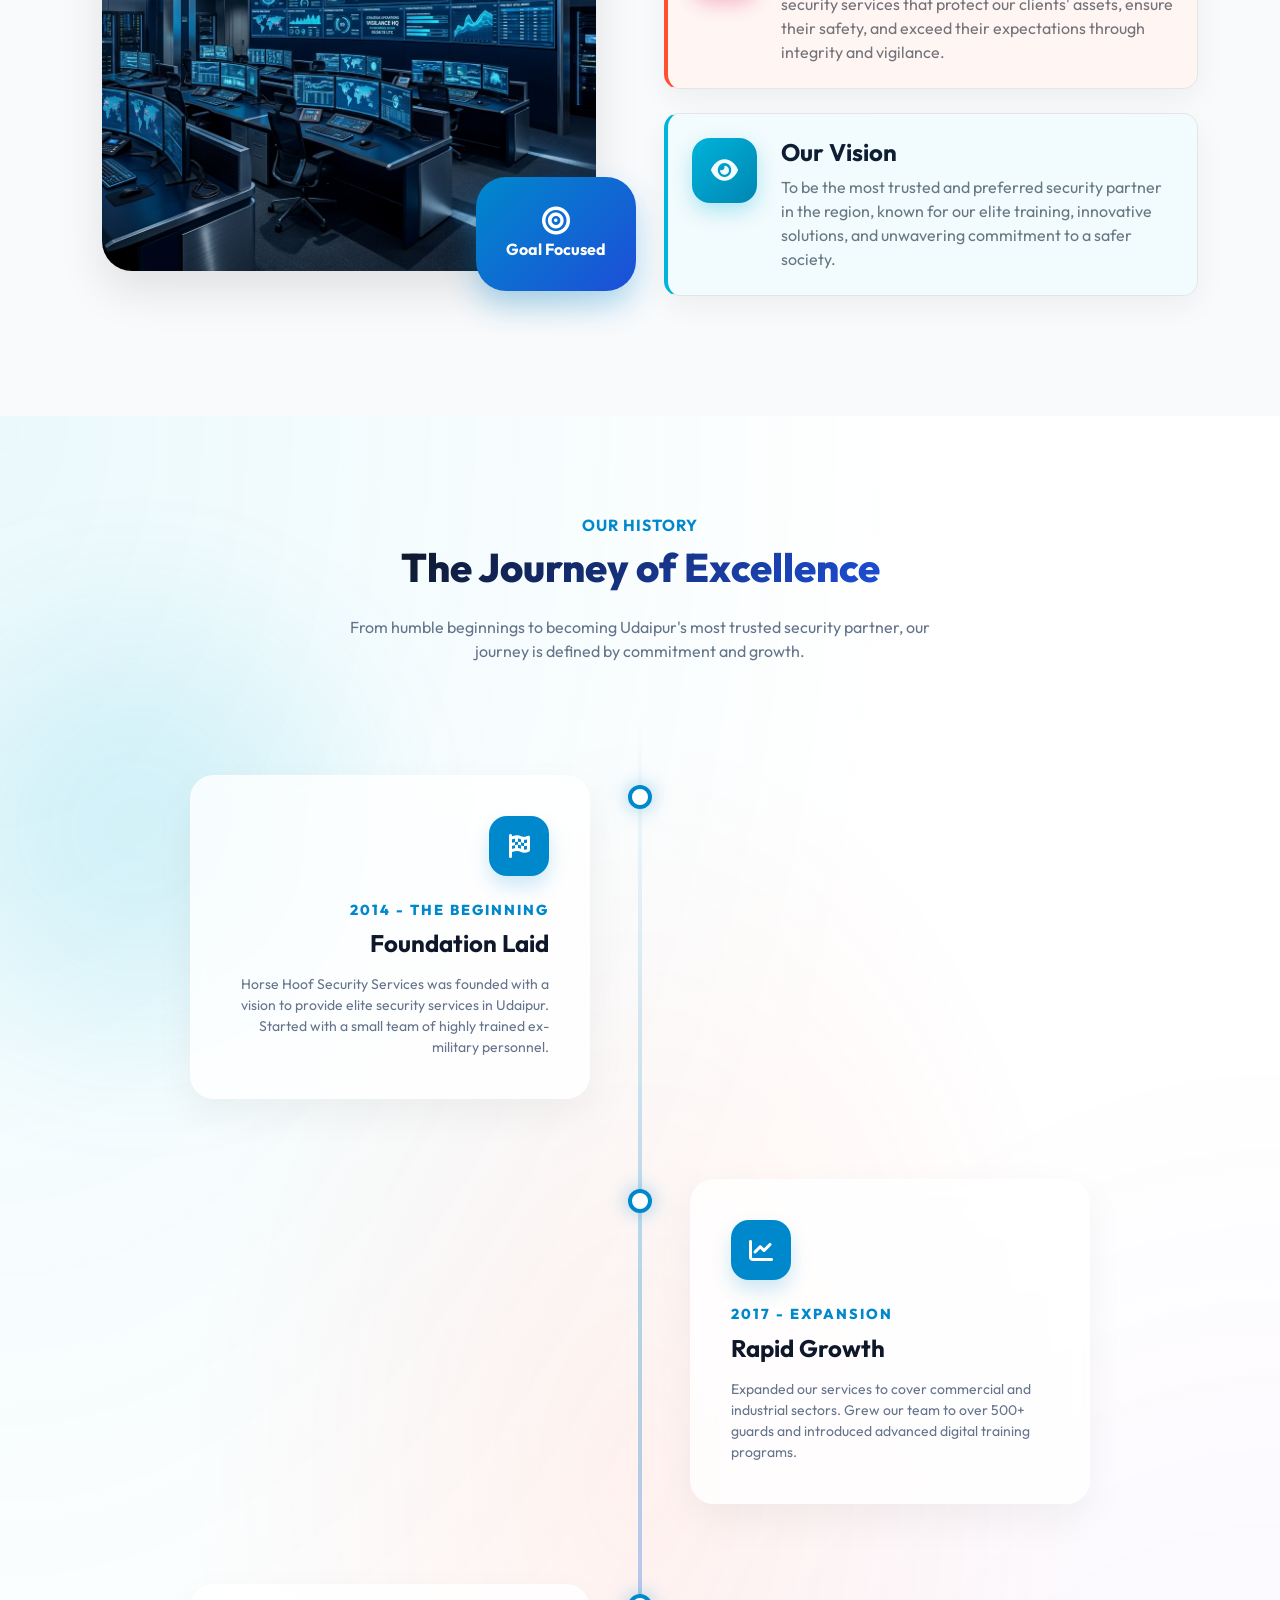
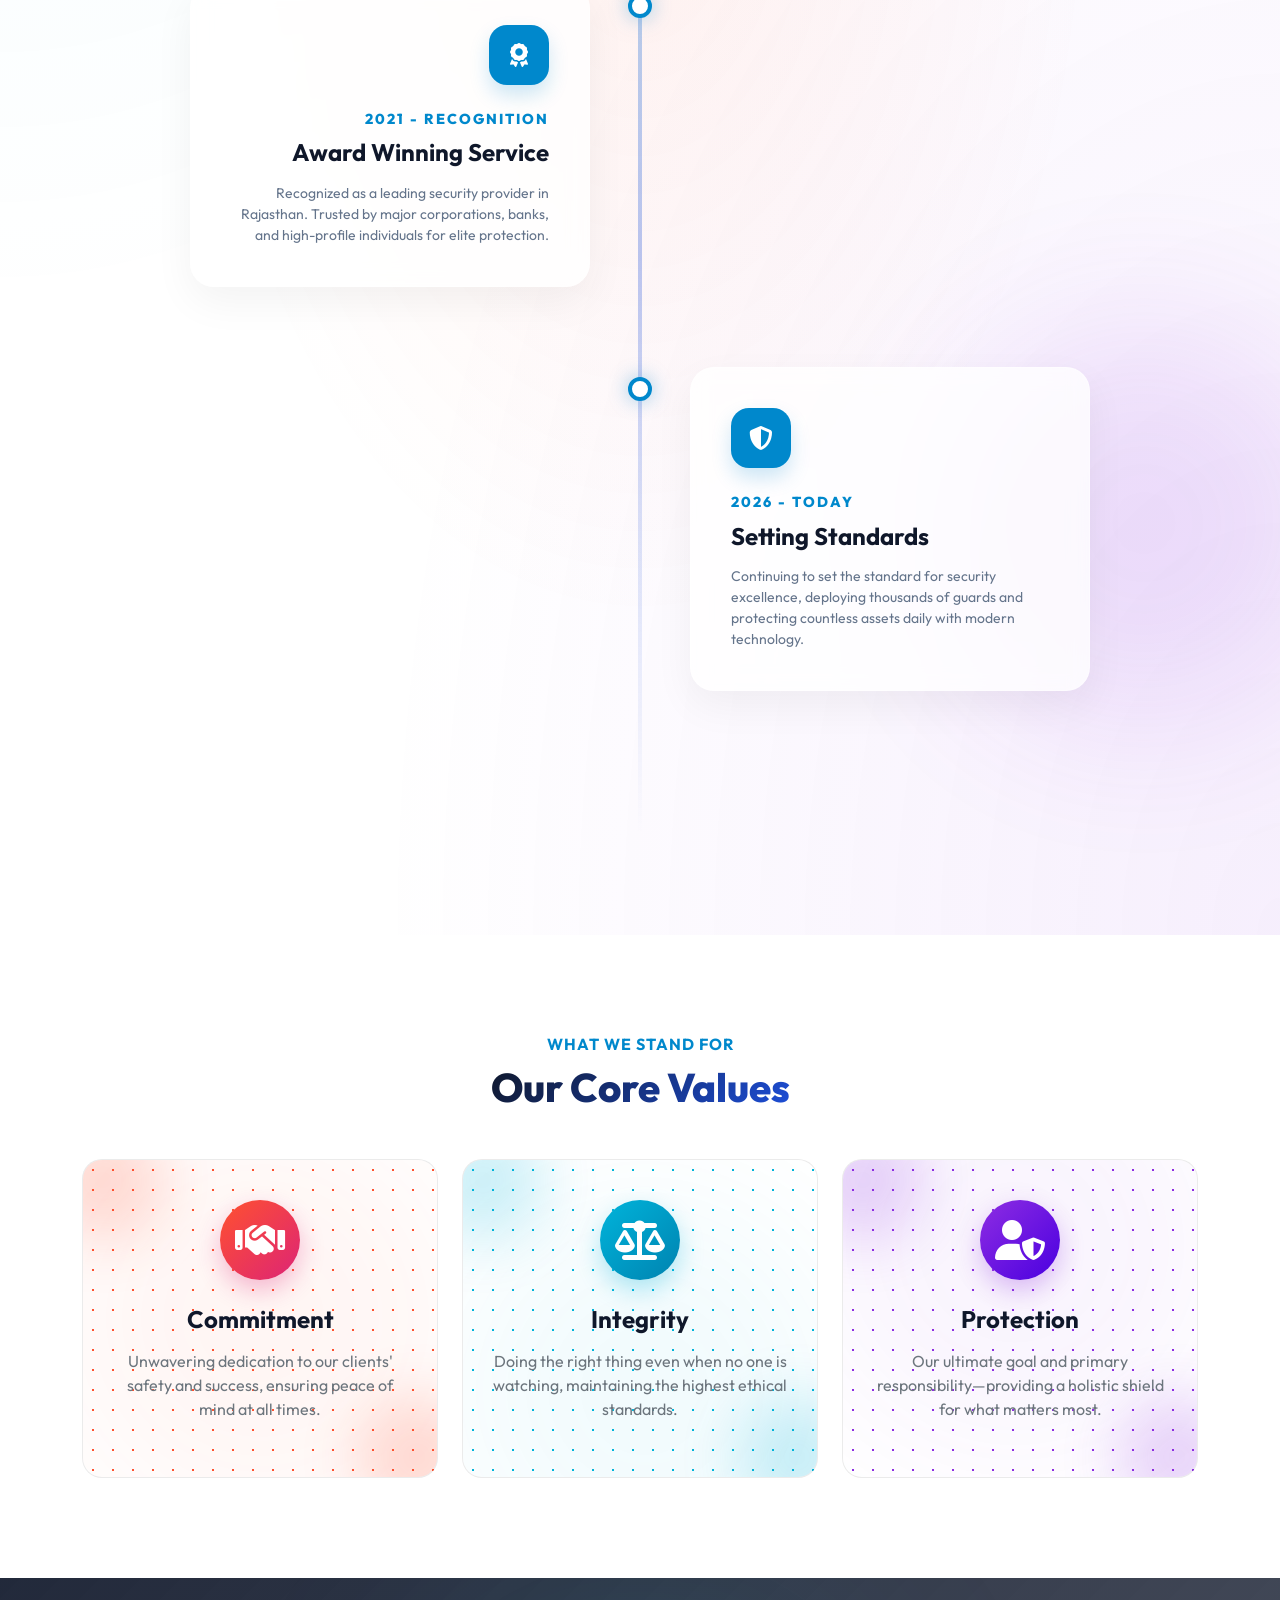
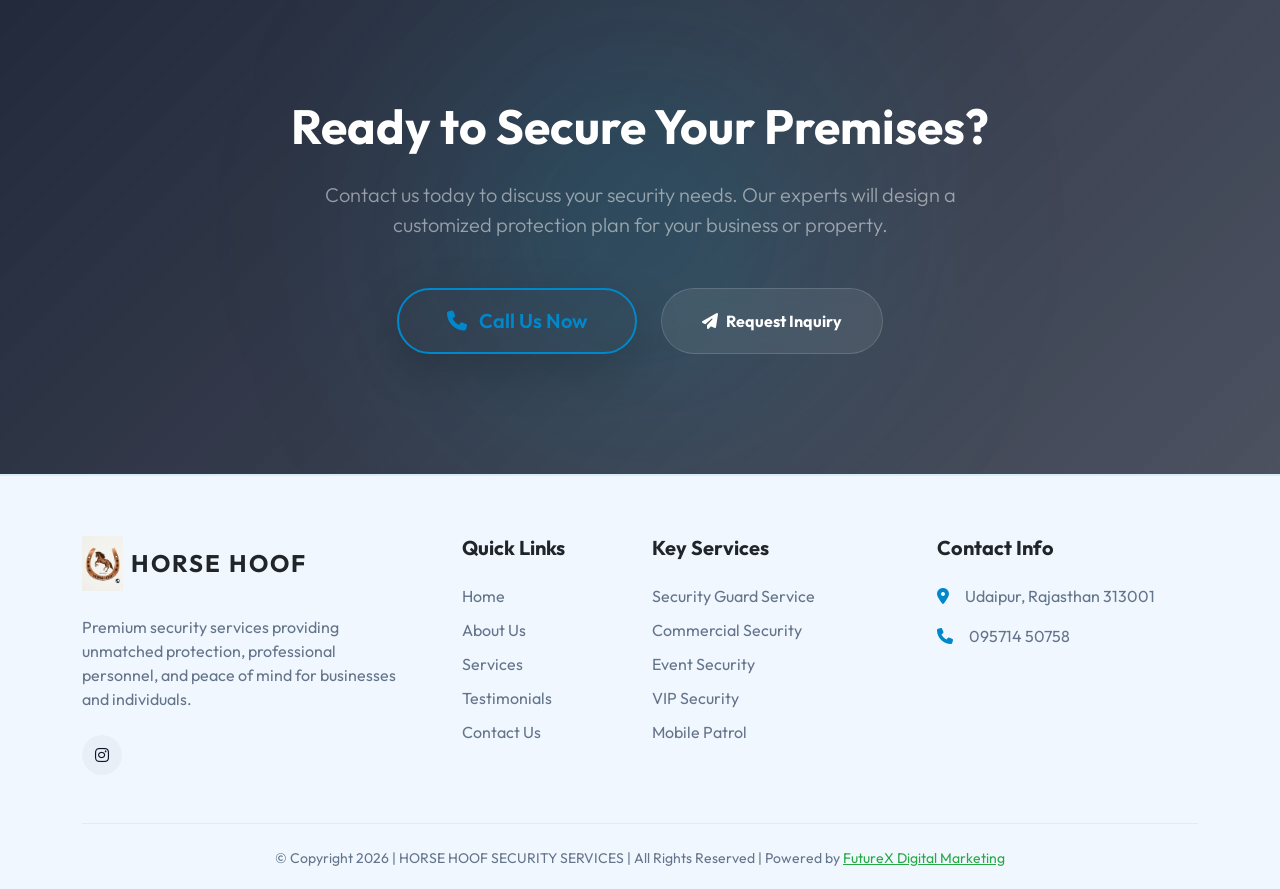
==== commit 63f660ad: "updated files" ====
--- a/about.html
+++ b/about.html
@@ -10,6 +10,8 @@
     
     <link rel="preconnect" href="https://fonts.googleapis.com">
     <link rel="preconnect" href="https://fonts.gstatic.com" crossorigin>
+    <link rel="dns-prefetch" href="https://fonts.googleapis.com">
+    <link rel="dns-prefetch" href="https://cdn.jsdelivr.net">
     <link href="https://fonts.googleapis.com/css2?family=Inter:wght@300;400;500;600;700&family=Outfit:wght@400;600;700;800&display=swap" rel="stylesheet">
     <link href="https://cdn.jsdelivr.net/npm/bootstrap@5.3.2/dist/css/bootstrap.min.css" rel="stylesheet">
     <link rel="stylesheet" href="https://cdnjs.cloudflare.com/ajax/libs/font-awesome/6.5.1/css/all.min.css">
@@ -22,7 +24,7 @@
     <nav class="navbar navbar-expand-lg fixed-top navbar-light">
         <div class="container">
             <a class="navbar-brand d-flex align-items-center" href="index.html">
-                <img src="assets/images/logo.png" alt="Horse Hoof Logo" class="logo-img me-2">
+                <img src="assets/images/logo.png" alt="Horse Hoof Logo" class="logo-img me-2" loading="lazy">
                 HORSE HOOF
             </a>
             <button class="navbar-toggler border-0" type="button" data-bs-toggle="collapse" data-bs-target="#navbarNav" aria-controls="navbarNav" aria-expanded="false" aria-label="Toggle navigation">
@@ -47,17 +49,24 @@
 
     <main id="page-content">
     <!-- Page Header -->
-    <section class="inner-hero" style="background-image: url('assets/images/hero_bg.png');">
-        <div class="inner-hero-overlay"></div>
-        <div class="vibrant-blob blob-cyan" style="top: -10%; left: -5%; opacity: 0.15;"></div>
-        <div class="container hero-content text-center">
-            <h1 class="display-3 fw-bold mb-3" data-aos="fade-down">About <span class="text-neon">Our Company</span></h1>
-            <nav aria-label="breadcrumb" data-aos="fade-up" data-aos-delay="200">
-                <ol class="breadcrumb justify-content-center mb-0">
-                    <li class="breadcrumb-item"><a href="index.html" class="text-royal text-decoration-none fw-bold">Home</a></li>
-                    <li class="breadcrumb-item active text-silver" aria-current="page">About Us</li>
-                </ol>
-            </nav>
+    <section class="inner-hero bg-mesh position-relative overflow-hidden" style="background-image: url('assets/images/hero_bg.png'); background-attachment: fixed;">
+        <div class="inner-hero-overlay" style="background: linear-gradient(to bottom, rgba(255,255,255,0.8), rgba(255,255,255,0.95));"></div>
+        <div class="vibrant-blob blob-cyan" style="top: -15%; left: -10%; width: 400px; height: 400px; opacity: 0.15;"></div>
+        <div class="vibrant-blob blob-purple" style="bottom: -15%; right: -10%; width: 500px; height: 500px; opacity: 0.15;"></div>
+        
+        <div class="container hero-content text-center position-relative">
+            <h6 class="text-neon text-uppercase fw-bold letter-spacing-1 mb-3" data-aos="fade-up">Decades of Excellence</h6>
+            <h1 class="display-2 fw-bold mb-4" data-aos="fade-down">
+                About <span class="text-neon">Us</span>
+            </h1>
+            <div class="d-inline-block" data-aos="fade-up" data-aos-delay="200">
+                <nav aria-label="breadcrumb" class="glass-panel px-4 py-2 rounded-pill border-light">
+                    <ol class="breadcrumb mb-0">
+                        <li class="breadcrumb-item"><a href="index.html" class="text-royal text-decoration-none fw-bold">Home</a></li>
+                        <li class="breadcrumb-item active text-dark fw-semibold" aria-current="page">About Us</li>
+                    </ol>
+                </nav>
+            </div>
         </div>
     </section>
 
--- a/css/style.css
+++ b/css/style.css
@@ -974,8 +974,8 @@
 @media (max-width: 575.98px) {
   .hero-title { font-size: 2rem; }
   .btn-lg { padding: 12px 25px; font-size: 1rem; width: 100%; }
-  .floating-btns { left: 10px; bottom: 10px; gap: 10px; }
-  .float-btn { width: 45px; height: 45px; font-size: 20px; }
+  .floating-btns { left: 15px; bottom: 20px; gap: 15px; }
+  .float-btn { width: 60px; height: 60px; font-size: 28px; box-shadow: 0 6px 20px rgba(0,0,0,0.2); }
   .scroll-top { right: 10px; bottom: 10px; width: 40px; height: 40px; }
   .glass-panel { padding: 1.5rem !important; }
   .carousel-inner.glass-panel { padding: 2.5rem 1.5rem !important; }
@@ -1148,3 +1148,74 @@
   .hero-title { font-size: 2.2rem; }
   .section-padding { padding: 60px 0; }
 }
+/* Infinite Testimonial Scroll */
+.testimonial-scroll-container {
+  width: 100%;
+  overflow: hidden;
+  padding: 30px 0;
+  position: relative;
+}
+
+.testimonial-scroll-container::before,
+.testimonial-scroll-container::after {
+  content: "";
+  position: absolute;
+  top: 0;
+  width: 150px;
+  height: 100%;
+  z-index: 2;
+  pointer-events: none;
+}
+.testimonial-scroll-container::before {
+  left: 0;
+  background: linear-gradient(to right, #f8fafc, transparent);
+}
+.testimonial-scroll-container::after {
+  right: 0;
+  background: linear-gradient(to left, #f8fafc, transparent);
+}
+
+.bg-darker .testimonial-scroll-container::before,
+.bg-darker .testimonial-scroll-container::after { 
+  display: none; 
+}
+
+.testimonial-scroll-track {
+  display: flex;
+  width: max-content;
+  animation: scrollTestimonials 30s linear infinite;
+}
+.testimonial-scroll-track:hover {
+  animation-play-state: paused;
+}
+
+.testimonial-scroll-card {
+  width: 380px;
+  margin: 0 15px;
+  padding: 30px;
+  border-radius: 20px;
+  flex-shrink: 0;
+  white-space: normal;
+  transition: all 0.4s cubic-bezier(0.165, 0.84, 0.44, 1);
+  border: 1px solid rgba(255, 255, 255, 0.3) !important;
+}
+.testimonial-scroll-card:hover {
+  transform: translateY(-10px) scale(1.02);
+  border-color: var(--neon-accent) !important;
+  box-shadow: 0 20px 40px rgba(0, 136, 204, 0.15);
+  background: rgba(255, 255, 255, 0.95) !important;
+}
+
+@keyframes scrollTestimonials {
+  0% { transform: translateX(0); }
+  100% { transform: translateX(calc(-380px * 3 - 30px * 3)); }
+}
+
+/* Responsive adjustments */
+@media (max-width: 768px) {
+  .testimonial-scroll-card { width: 300px; padding: 20px; }
+  @keyframes scrollTestimonials {
+    0% { transform: translateX(0); }
+    100% { transform: translateX(calc(-300px * 3 - 30px * 3)); }
+  }
+}
